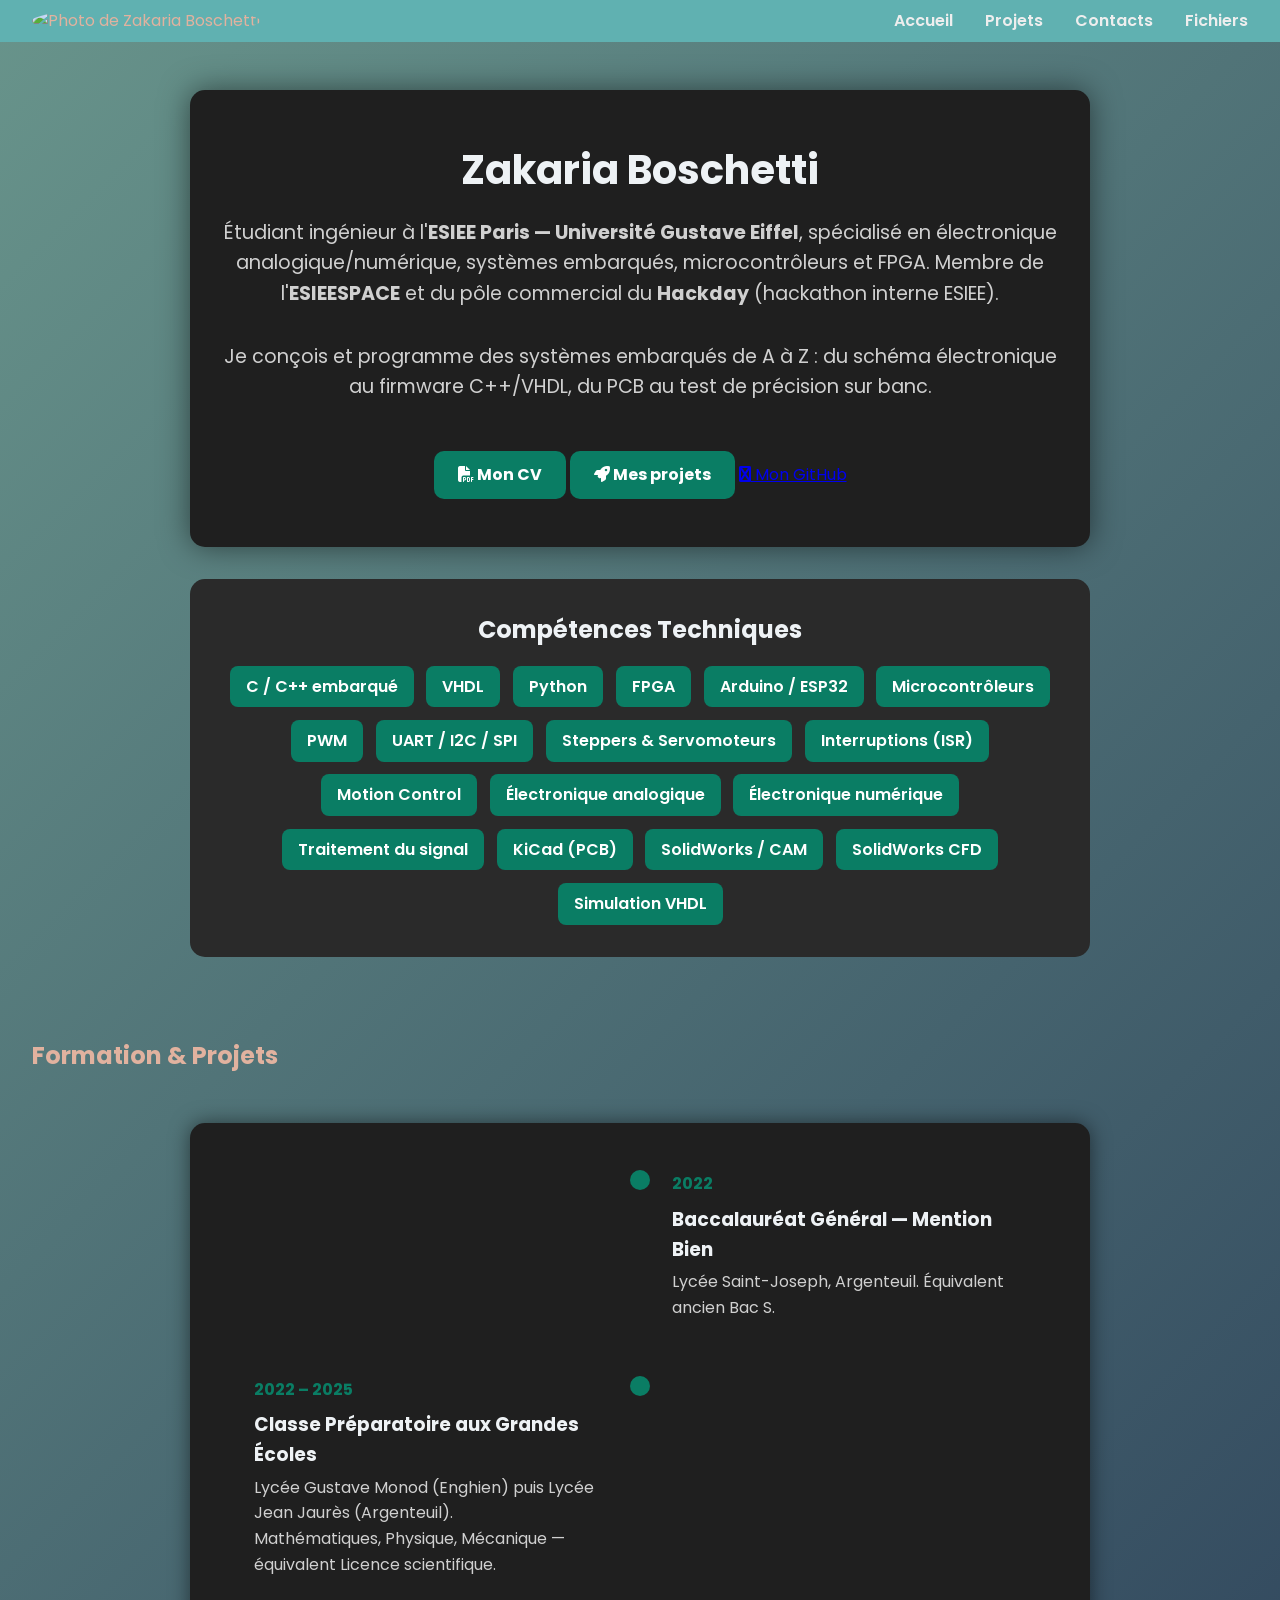
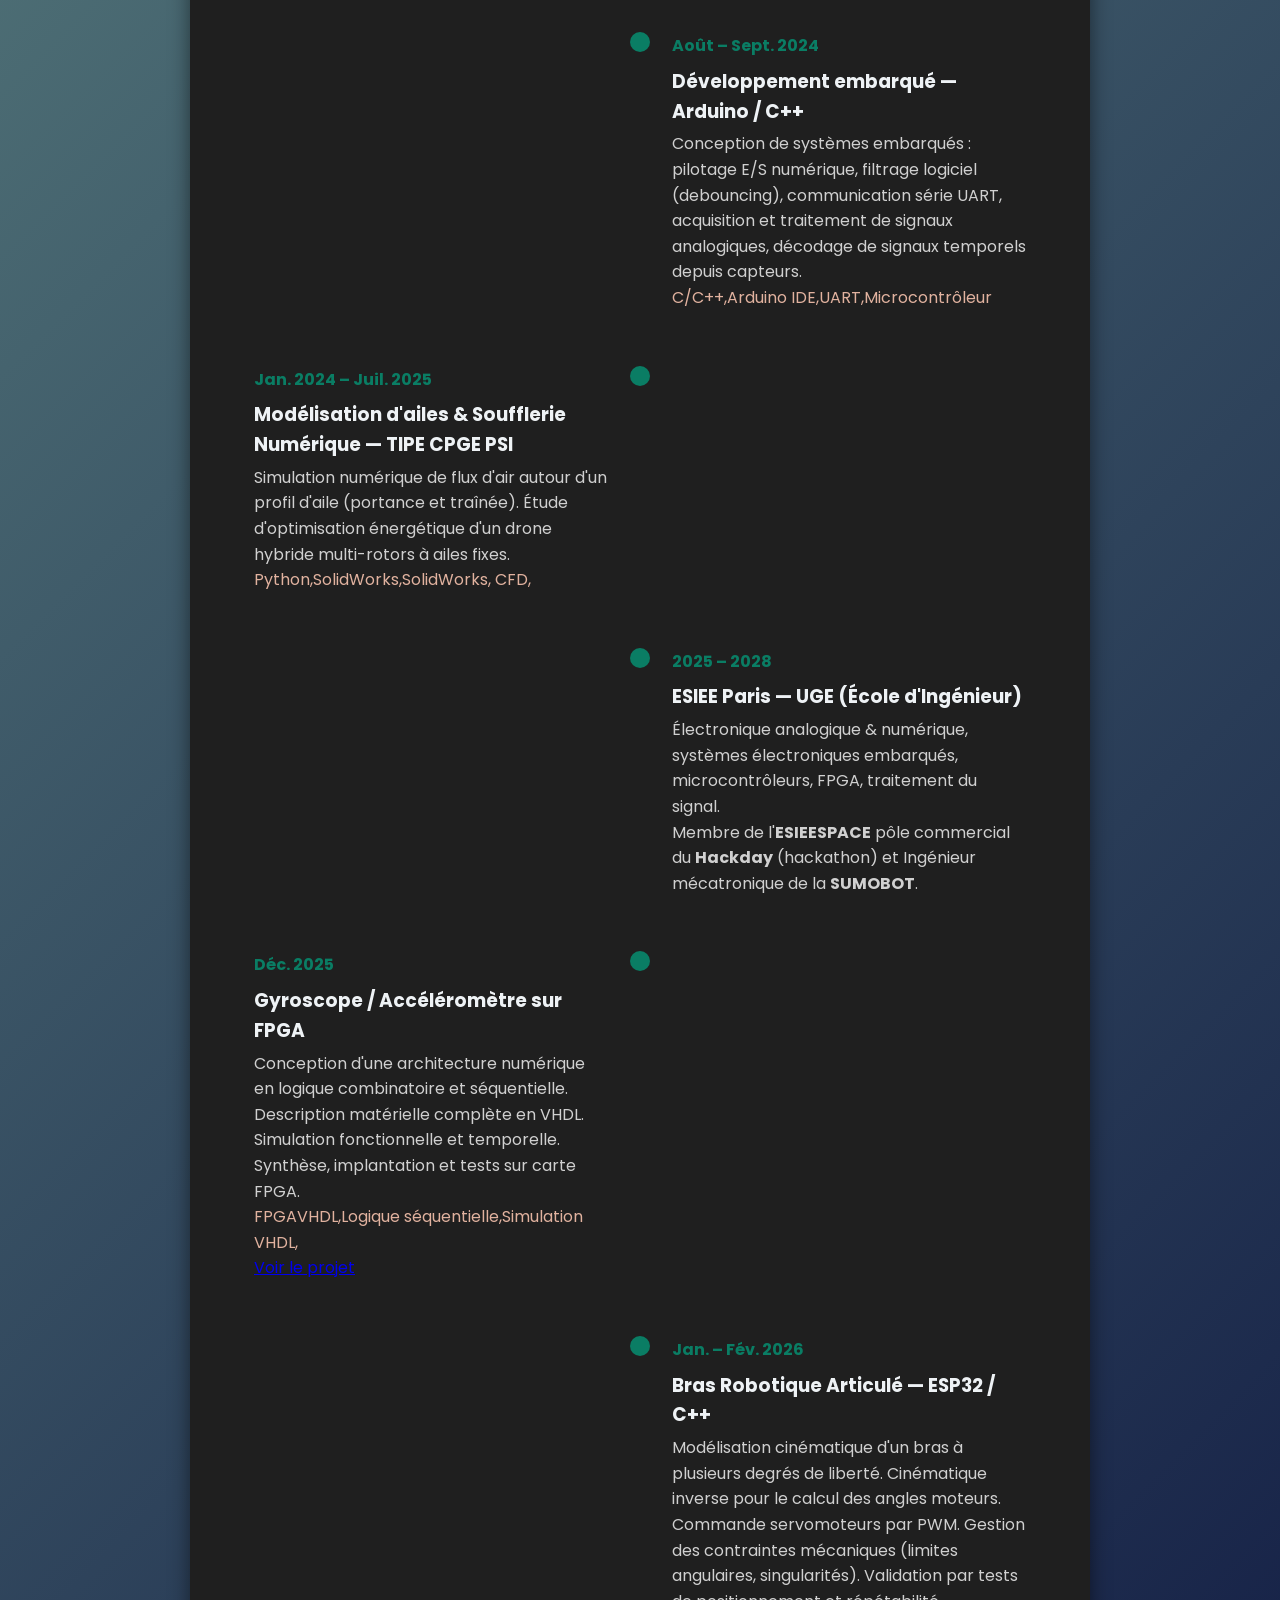
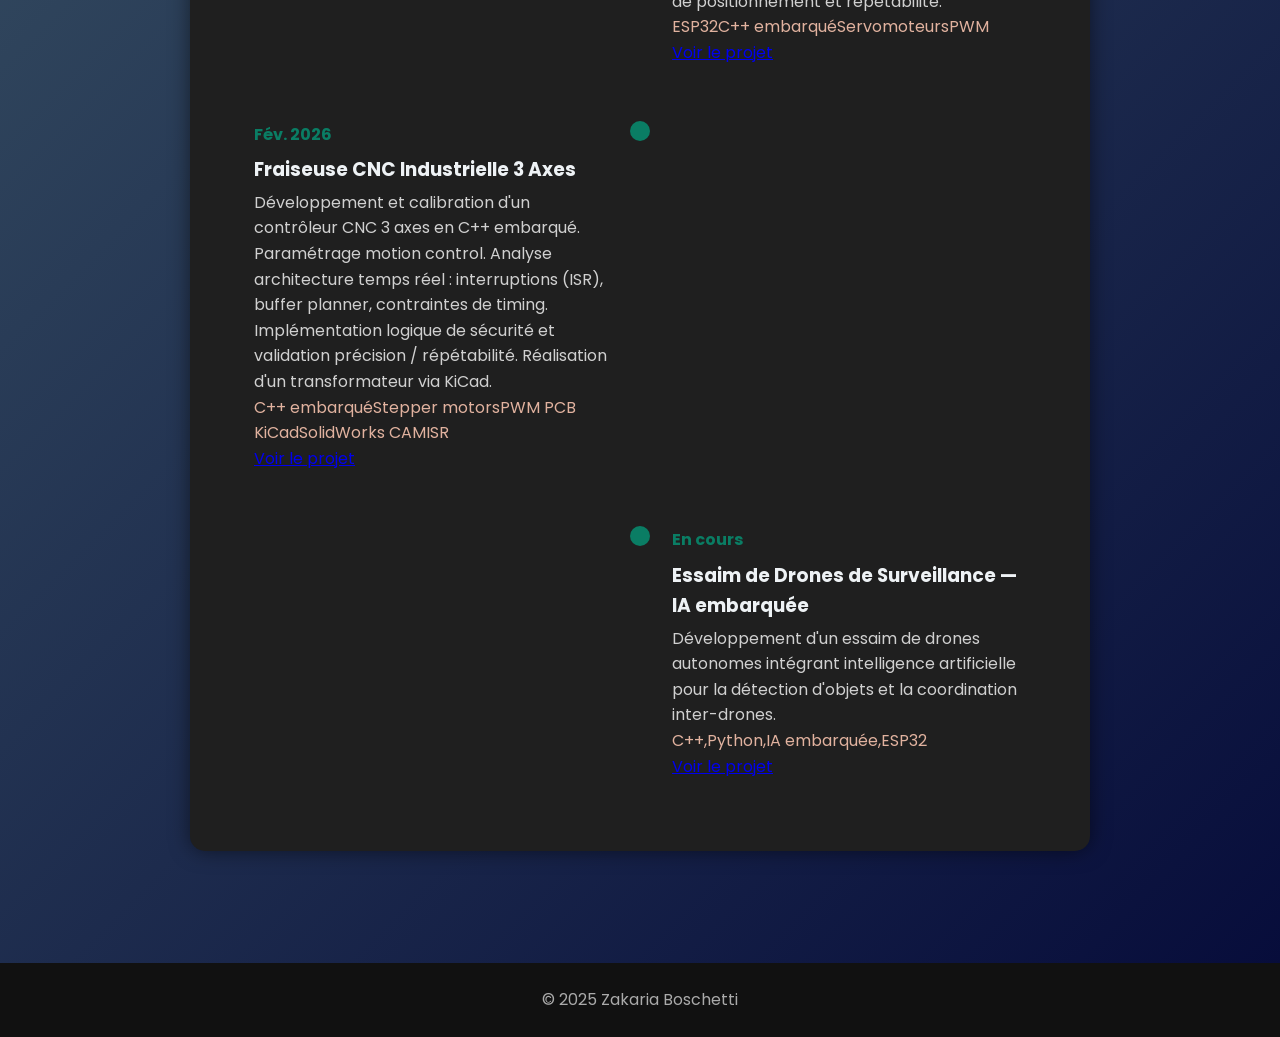
==== index.html @ 136a1195 "Fix HTML encoding issues in index.html" ====
<!DOCTYPE html>
<html lang="fr">
<head>
<meta charset="UTF-8">
<meta name="viewport" content="width=device-width, initial-scale=1.0">
<title>Portfolio Zakaria Boschetti | Ingénierie & Systèmes Embarqués</title>
<meta name="description" content="Portfolio de Zakaria Boschetti - étudiant ingénieur à l'ESIEE Paris, systèmes embarqués, C++, VHDL, FPGA, robotique.">
<link rel="stylesheet" href="style.css">
<link rel="stylesheet" href="https://cdnjs.cloudflare.com/ajax/libs/font-awesome/6.5.0/css/all.min.css">
</head>
<body>

<header class="site-header">
  <div class="logo-container">
    <img src="https://media.newyorker.com/photos/5a95a5b13d9089123c9fdb7e/1:1/w_3289,h_3289,c_limit/Petrusich-Dont-Mess-with-the-Birds.jpg" class="profile-pic" alt="Photo de Zakaria Boschetti">
  </div>
  <nav class="navbar">
    <ul>
      <li><a href="index.html">Accueil</a></li>
      <li><a href="projets.html">Projets</a></li>
      <li><a href="contact.html">Contacts</a></li>
      
      <li><a href="fichiers.html">Fichiers</a></li>
    </ul>
  </nav>
</header>

<main>

  <!-- ===== PRÉSENTATION ===== -->
  <section class="presentation">
    <h1>Zakaria Boschetti</h1>
    <p>
      Étudiant ingénieur à l'<strong>ESIEE Paris — Université Gustave Eiffel</strong>, 
      spécialisé en électronique analogique/numérique, systèmes embarqués, 
      microcontrôleurs et FPGA. Membre de l'<strong>ESIEESPACE</strong> et du pôle 
      commercial du <strong>Hackday</strong> (hackathon interne ESIEE).
    </p>
    <p>
      Je conçois et programme des systèmes embarqués de A à Z : 
      du schéma électronique au firmware C++/VHDL, du PCB au test de précision sur banc.
    </p>
    <div class="btn-group">
      <a href="Cv_Zakaria_Boschetti_.pdf" class="btn-cv" target="_blank">
        <i class="fa-solid fa-file-pdf"></i> Mon CV
      </a>
      <a href="projets.html" class="btn-projets">
        <i class="fa-solid fa-rocket"></i> Mes projets
      </a>
      <a href="https://github.com/" class="btn-github" target="_blank">
        <i class="fa-solid fa-github"></i> Mon GitHub
      </a>
    </div>
  </section>

  <!-- ===== COMPÉTENCES ===== -->
  <section class="competences">
    <h2>Compétences Techniques</h2>
    <div class="competences-list">
      <span>C / C++ embarqué</span>
      <span>VHDL</span>
      <span>Python</span>
      <span>FPGA</span>
      <span>Arduino / ESP32</span>
      <span>Microcontrôleurs</span>
      <span>PWM</span>
      <span>UART / I2C / SPI</span>
      <span>Steppers & Servomoteurs</span>
      <span>Interruptions (ISR)</span>
      <span>Motion Control</span>
      <span>Électronique analogique</span>
      <span>Électronique numérique</span>
      <span>Traitement du signal</span>
      <span>KiCad (PCB)</span>
      <span>SolidWorks / CAM</span>
      <span>SolidWorks CFD</span>
      <span>Simulation VHDL</span>
    </div>
  </section>

  <!-- ===== PARCOURS ===== -->
  <section class="parcours">
    <h2>Formation & Projets</h2>
    <div class="timeline">

      <!-- FORMATION -->
      <div class="timeline-item right">
        <span class="year">2022</span>
        <div class="content">
          <h3>Baccalauréat Général — Mention Bien</h3>
          <p>Lycée Saint-Joseph, Argenteuil. Équivalent ancien Bac S.</p>
        </div>
      </div>

      <div class="timeline-item left">
        <span class="year">2022 – 2025</span>
        <div class="content">
          <h3>Classe Préparatoire aux Grandes Écoles</h3>
          <p>
            Lycée Gustave Monod (Enghien) puis Lycée Jean Jaurès (Argenteuil).<br>
            Mathématiques, Physique, Mécanique — équivalent Licence scientifique.
          </p>
        </div>
      </div>

      <!-- PROJETS (ordre chronologique) -->
      <div class="timeline-item right">
        <span class="year">Août – Sept. 2024</span>
        <div class="content">
          <h3>Développement embarqué — Arduino / C++</h3>
          <p>
            Conception de systèmes embarqués : pilotage E/S numérique, filtrage logiciel (debouncing), 
            communication série UART, acquisition et traitement de signaux analogiques, 
            décodage de signaux temporels depuis capteurs.
          </p>
          <div class="tags">
            <span>C/C++,</span><span>Arduino IDE,</span><span>UART,</span><span>Microcontrôleur</span>
          </div>
        </div>
      </div>

      <div class="timeline-item left">
        <span class="year">Jan. 2024 – Juil. 2025</span>
        <div class="content">
          <h3>Modélisation d'ailes & Soufflerie Numérique — TIPE CPGE PSI</h3>
          <p>
            Simulation numérique de flux d'air autour d'un profil d'aile (portance et traînée). 
            Étude d'optimisation énergétique d'un drone hybride multi-rotors à ailes fixes.
          </p>
          <div class="tags">
            <span>Python,</span><span>SolidWorks,</span><span>SolidWorks, CFD,</span>
          </div>
        </div>
      </div>

      <!-- ESIEE -->
      <div class="timeline-item right">
        <span class="year">2025 – 2028</span>
        <div class="content">
          <h3>ESIEE Paris — UGE (École d'Ingénieur)</h3>
          <p>
            Électronique analogique & numérique, systèmes électroniques embarqués, 
            microcontrôleurs, FPGA, traitement du signal.<br>
            Membre de l'<strong>ESIEESPACE</strong>  pôle commercial du <strong>Hackday</strong> (hackathon) et Ingénieur mécatronique de la <strong>SUMOBOT</strong>.
        
          </p>
        </div>
      </div>

      <div class="timeline-item left">
        <span class="year">Déc. 2025</span>
        <div class="content">
          <h3>Gyroscope / Accéléromètre sur FPGA</h3>
          <p>
            Conception d'une architecture numérique en logique combinatoire et séquentielle. 
            Description matérielle complète en VHDL. Simulation fonctionnelle et temporelle. 
            Synthèse, implantation et tests sur carte FPGA.
          </p>
          <div class="tags">
            <span>FPGA</span><span>VHDL,</span><span>Logique séquentielle,</span><span>Simulation VHDL,</span>
          </div>
          <a href="projets/projet5.html" class="btn">Voir le projet</a>
        </div>
      </div>

      <div class="timeline-item right">
        <span class="year">Jan. – Fév. 2026</span>
        <div class="content">
          <h3>Bras Robotique Articulé — ESP32 / C++</h3>
          <p>
            Modélisation cinématique d'un bras à plusieurs degrés de liberté. 
            Cinématique inverse pour le calcul des angles moteurs. 
            Commande servomoteurs par PWM. Gestion des contraintes mécaniques 
            (limites angulaires, singularités). Validation par tests de positionnement et répétabilité.
          </p>
          <div class="tags">
            <span>ESP32</span><span>C++ embarqué</span><span>Servomoteurs</span><span>PWM</span>
          </div>
          <a href="projets/projet3.html" class="btn">Voir le projet</a>
        </div>
      </div>

      <div class="timeline-item left">
        <span class="year">Fév. 2026</span>
        <div class="content">
          <h3>Fraiseuse CNC Industrielle 3 Axes</h3>
          <p>
            Développement et calibration d'un contrôleur CNC 3 axes en C++ embarqué. 
            Paramétrage motion control. Analyse architecture temps réel : interruptions (ISR), 
            buffer planner, contraintes de timing. Implémentation logique de sécurité 
            et validation précision / répétabilité. Réalisation d'un transformateur via KiCad.
          </p>
          <div class="tags">
            <span>C++ embarqué</span><span>Stepper motors</span><span>PWM</span>
            <span>PCB KiCad</span><span>SolidWorks CAM</span><span>ISR</span>
          </div>
          <a href="projets/projet1.html" class="btn">Voir le projet</a>
        </div>
      </div>

      <div class="timeline-item right">
        <span class="year">En cours</span>
        <div class="content">
          <h3>Essaim de Drones de Surveillance — IA embarquée</h3>
          <p>
            Développement d'un essaim de drones autonomes intégrant intelligence artificielle 
            pour la détection d'objets et la coordination inter-drones.
          </p>
          <div class="tags">
            <span>C++,</span><span>Python,</span><span>IA embarquée,</span><span>ESP32</span>
          </div>
          <a href="projets/projet7.html" class="btn">Voir le projet</a>
        </div>
      </div>

    </div>
  </section>

</main>

<footer class="site-footer">
  <p>© 2025 Zakaria Boschetti</p>
</footer>

<script src="script.js"></script>
<script>
const items = document.querySelectorAll('.timeline-item');
const observer = new IntersectionObserver(entries => {
  entries.forEach(entry => {
    if (entry.isIntersecting) entry.target.classList.add('visible');
  });
}, { threshold: 0.2 });
items.forEach(item => observer.observe(item));
</script>

</body>
</html>
---- style.css ----
@import url('https://fonts.googleapis.com/css2?family=Poppins:wght@300;400;600&display=swap');

* { margin: 0; padding: 0; box-sizing: border-box; }

body {
  font-family: 'Poppins', sans-serif;
  background: linear-gradient(135deg, #68948b, #060b3a);
  color: #e1b29f;
  line-height: 1.6;
  height: 100%;
  display: flex;
  flex-direction: column;
  margin: 0;   /* très important */


}


/* HEADER */
.site-header {
  position: sticky;
  top: 0; width: 100%;
  background: #60b1b1;
  display: flex; justify-content: space-between; align-items: center;
  padding: 0.5rem 2rem; z-index: 1000;
}

.logo-container { position: relative; }



.profile-pic {
  width: 60px; height: 60px;
  border-radius: 50%;
  animation: float 3s ease-in-out infinite;
  transition: transform 0.3s;
}

.site-header.retracted .profile-pic {
  transform: translateY(-10px) translateX(-10px) scale(0.7);
}

@keyframes float { 0%,100% { transform: translateY(0); } 50% { transform: translateY(-5px); } }

.navbar ul { list-style: none; display: flex; gap: 2rem; }
.navbar a {
  color: #eee; text-decoration: none; font-weight: 600;
  transition: transform 0.2s;
}
.navbar a:hover { transform: scale(1.1); }

/* PRESENTATION */
.presentation {   background: #1f1f1f;
  padding: 3rem 2rem;
  border-radius: 15px;
  box-shadow: 0 0 30px rgba(0,0,0,0.5);
  max-width: 900px;
  margin: 3rem auto 2rem auto;
  text-align: center; }

.btn-cv {
  display: inline-block; margin-top: 1rem;
  padding: 0.7rem 1.2rem;
  background-color: #032330; color: #fff;
  text-decoration: none; border-radius: 8px;
  transition: transform 0.2s, background 0.2s;
}
.btn-cv:hover { transform: scale(1.05); background-color: #610a0a; }

/* TIMELINE / PARCOURS */
.parcours { padding: 3rem 2rem; }
.timeline { position: relative; max-width: 900px; margin: auto; }
.timeline-item { padding: 1rem 2rem; position: relative; width: 50%; }
.timeline-item.left { left: 0; } .timeline-item.right { left: 50%; }
.timeline-item::after {
  content: ''; position: absolute; width: 20px; height: 20px;
  background: #006400; border-radius: 50%; top: 15px; z-index: 1;
}
.timeline-item.left::after { right: -10px; } .timeline-item.right::after { left: -10px; }
.timeline-item .year { font-weight: 600; margin-bottom: 0.5rem; }



/* PROJETS */
.projets { padding: 120px 2rem 2rem 2rem; }
.projet-item {
  display: flex; align-items: center; margin-bottom: 3rem;
  opacity: 0; transition: opacity 1s ease, transform 1s ease;
  position: relative; overflow: hidden; border-radius: 12px;
}
.projet-item.left { flex-direction: row; } .projet-item.right { flex-direction: row-reverse; }
.fade-in { opacity: 1 !important; transform: translateY(0) !important; }

.projet-item img {
  width: 100%; max-width: 300px; height: 200px; object-fit: cover;
  transition: transform 0.4s ease, filter 0.4s ease;
  border-radius: 12px; cursor: pointer;
}

.projet-item .overlay {
  position: absolute; top: 0; left: 0; width: 100%; height: 100%;
  background: rgba(16, 32, 105, 0.416); color: #0b104e;
  display: flex; justify-content: center; align-items: center;
  opacity: 0; transition: opacity 0.4s ease;
  font-weight: 600; text-align: center; padding: 1rem; border-radius: 12px;
}
.projet-item:hover img { transform: scale(1.08); filter: brightness(0.85); }
.projet-item:hover .overlay { opacity: 1; }

.projet-text { padding: 1rem 2rem; }
.projet-text .btn {
  margin-top: 0.5rem; display: inline-block;
  background: #006400; padding: 0.5rem 1rem; color: #fff; border-radius: 6px; text-decoration: none;
}
.projet-text .btn:hover { transform: scale(1.05); }



/* CONTACT */



.contact { padding: 120px 2rem 2rem ; text-align: center; }
.contact form {
  max-width: 500px; margin: auto; display: flex; flex-direction: column; gap: 1rem;
}

.contact input, .contact textarea {
  padding: 0.7rem; border-radius: 6px; border: none; font-size: 1rem;
}


.contact button {
  padding: 0.7rem; border: none; border-radius: 6px;
  background-color: #006400; color: #fff; font-weight: 600; cursor: pointer;
  transition: transform 0.2s, background 0.2s;
}

.contact button:hover { transform: scale(1.05); background-color: #106d51; }

.socials { margin-top: 3rem; display: flex; justify-content: center; gap: 1.5rem; }
.socials a { color: #eee; font-size: 1.5rem; transition: transform 0.2s; }
.socials a:hover { transform: scale(1.2); }







/* FOOTER */
.site-footer {
  
  position: relative;
  
  text-align: center;
  padding: 1rem;
  background: #111;
  color: white;
}
/* FADE-IN ON SCROLL */
.fade-in { opacity: 0; transform: translateY(20px); transition: opacity 0.8s ease-out, transform 0.8s ease-out; }
.fade-in.visible { opacity: 1; transform: translateY(0); }





/* =========================== */
/*      GLOBAL STYLES          */
/* =========================== */
@import url('https://fonts.googleapis.com/css2?family=Poppins:wght@300;400;600&display=swap');

* { margin: 0; padding: 0; box-sizing: border-box; }

body {
  font-family: 'Poppins', sans-serif;
  background: linear-gradient(135deg, #68948b, #060b3a);
  color: #e1b29f;
  line-height: 1.6;
  min-height: 100vh;
  display: flex;
  flex-direction: column;
}

/* =========================== */
/*          HEADER             */
/* =========================== */
.site-header {
  position: sticky;
  top: 0;
  width: 100%;
  background: #60b1b1;
  display: flex;
  justify-content: space-between;
  align-items: center;
  padding: 0.5rem 2rem;
  z-index: 1000;
}

.logo-container { position: relative; }

.profile-pic {
  width: 60px;
  height: 60px;
  border-radius: 50%;
  animation: float 3s ease-in-out infinite;
  transition: transform 0.3s;
}

.site-header.retracted .profile-pic {
  transform: translateY(-10px) translateX(-10px) scale(0.7);
}

@keyframes float {
  0%,100% { transform: translateY(0); }
  50% { transform: translateY(-5px); }
}

.navbar ul {
  list-style: none;
  display: flex;
  gap: 2rem;
}
.navbar a {
  color: #eee;
  text-decoration: none;
  font-weight: 600;
  transition: transform 0.2s;
}
.navbar a:hover { transform: scale(1.1); }

/* =========================== */
/*       PRESENTATION          */
/* =========================== */
.presentation {
  background: #1f1f1f;
  padding: 3rem 2rem;
  border-radius: 15px;
  box-shadow: 0 0 30px rgba(0,0,0,0.5);
  max-width: 900px;
  margin: 3rem auto 2rem auto;
  text-align: center;
}
.presentation h1 { font-size: 2.5rem; margin-bottom: 1rem; color: #eef2f5; }
.presentation p { font-size: 1.2rem; color: #d0d0d0; margin-bottom: 2rem; line-height: 1.6; }

.btn-cv, .btn-projets {
  display: inline-block;
  margin-top: 1rem;
  padding: 0.7rem 1.5rem;
  background-color: #0a7d64;
  color: #fff;
  border-radius: 10px;
  text-decoration: none;
  font-weight: bold;
  transition: transform 0.2s, box-shadow 0.2s;
}
.btn-cv:hover, .btn-projets:hover {
  transform: scale(1.05);
  box-shadow: 0 0 15px rgba(10,125,100,0.7);
}

/* =========================== */
/*        COMPETENCES          */
/* =========================== */
.competences {
  max-width: 900px;
  margin: 2rem auto;
  padding: 2rem;
  background: #2a2a2a;
  border-radius: 15px;
  text-align: center;
}
.competences h2 { color: #eef2f5; margin-bottom: 1rem; }
.competences-list {
  display: flex;
  flex-wrap: wrap;
  justify-content: center;
  gap: 0.8rem;
}
.competences-list span {
  background: #0a7d64;
  color: #fff;
  padding: 0.5rem 1rem;
  border-radius: 8px;
  font-weight: 600;
  transition: transform 0.2s;
}
.competences-list span:hover { transform: scale(1.1); }

/* =========================== */
/*          TIMELINE           */
/* =========================== */
.timeline {
  max-width: 900px;
  margin: 3rem auto 4rem auto;
  padding: 2rem;
  background: #1f1f1f;
  border-radius: 15px;
  box-shadow: 0 0 20px rgba(0,0,0,0.5);
}
.timeline-item {
  opacity: 0;
  transform: translateY(30px);
  transition: all 0.6s ease-out;
  margin-bottom: 1.5rem;
  position: relative;
  width: 50%;
}
.timeline-item.left { left: 0; }
.timeline-item.right { left: 50%; }
.timeline-item.visible { opacity: 1; transform: translateY(0); }

.timeline-item::after {
  content: '';
  position: absolute;
  width: 20px;
  height: 20px;
  background: #0a7d64;
  border-radius: 50%;
  top: 15px;
  z-index: 1;
}
.timeline-item.left::after { right: -10px; }
.timeline-item.right::after { left: -10px; }

.timeline-item .year {
  font-weight: bold;
  color: #0a7d64;
  margin-bottom: 0.5rem;
  display: inline-block;
}
.timeline-item .content h3 { color: #eef2f5; margin-bottom: 0.3rem; }
.timeline-item .content p { color: #d0d0d0; }

/* =========================== */
/*           PROJETS           */
/* =========================== */
.projets { padding: 120px 2rem 2rem; }
.projet-item {
  display: flex; align-items: center; margin-bottom: 3rem;
  opacity: 0; transition: opacity 1s ease, transform 1s ease;
  position: relative; overflow: hidden; border-radius: 12px;
}
.projet-item.left { flex-direction: row; }
.projet-item.right { flex-direction: row-reverse; }
.fade-in { opacity: 0; transform: translateY(20px); transition: opacity 0.8s ease-out, transform 0.8s ease-out; }
.fade-in.visible { opacity: 1; transform: translateY(0); }

.projet-item img {
  width: 100%; max-width: 300px; height: 200px; object-fit: cover;
  transition: transform 0.4s ease, filter 0.4s ease;
  border-radius: 12px; cursor: pointer;
}

.projet-item .overlay {
  position: absolute; top: 0; left: 0; width: 100%; height: 100%;
  background: rgba(16, 32, 105, 0.416);
  color: #0b104e;
  display: flex; justify-content: center; align-items: center;
  opacity: 0; transition: opacity 0.4s ease;
  font-weight: 600; text-align: center; padding: 1rem; border-radius: 12px;
}
.projet-item:hover img { transform: scale(1.08); filter: brightness(0.85); }
.projet-item:hover .overlay { opacity: 1; }

.projet-text { padding: 1rem 2rem; }
.projet-text .btn {
  margin-top: 0.5rem; display: inline-block;
  background: #006400; padding: 0.5rem 1rem; color: #fff; border-radius: 6px; text-decoration: none;
}
.projet-text .btn:hover { transform: scale(1.05); }

/* =========================== */
/*          CONTACT            */
/* =========================== */
.contact { padding: 120px 2rem 2rem; text-align: center; }
.contact form {
  max-width: 500px; margin: auto; display: flex; flex-direction: column; gap: 1rem;
}
.contact input, .contact textarea {
  padding: 0.7rem; border-radius: 6px; border: none; font-size: 1rem;
}
.contact button {
  padding: 0.7rem; border: none; border-radius: 6px;
  background-color: #006400; color: #fff; font-weight: 600; cursor: pointer;
  transition: transform 0.2s, background 0.2s;
}
.contact button:hover { transform: scale(1.05); background-color: #106d51; }
.socials { margin-top: 3rem; display: flex; justify-content: center; gap: 1.5rem; }
.socials a { color: #eee; font-size: 1.5rem; transition: transform 0.2s; }
.socials a:hover { transform: scale(1.2); }

/* =========================== */
/*          FOOTER             */
/* =========================== */
.site-footer {
  background: #111;
  color: #aaa;
  text-align: center;
  padding: 1.5rem;
}

/* =========================== */
/*         PAGE PROJET          */
/* =========================== */
.project-wrapper {
  background: #301b1b;
  max-width: 1200px;
  margin: 60px auto;
  padding: 40px;
  border-radius: 25px;
  box-shadow: 0 0 40px rgba(20, 19, 19, 0.4);
}
.project-title { color: #f1f1f1; text-align: center; margin-bottom: 30px; font-size: 2.5rem; }
.project-content { color: #d1d1d1; font-size: 1.1rem; line-height: 1.7; }
.project-main-img { width: 100%; border-radius: 20px; margin-bottom: 25px; box-shadow: 0 0 15px rgba(0,0,0,0.5); }
.project-list { margin-bottom: 20px; padding-left: 20px; }
.project-list li { margin-bottom: 8px; }
.project-gallery {
  display: grid;
  grid-template-columns: repeat(auto-fit, minmax(250px, 1fr));
  gap: 15px;
  margin: 20px 0;
}
.project-gallery img {
  width: 100%;
  border-radius: 15px;
  object-fit: cover;
  box-shadow: 0 0 15px rgba(0,0,0,0.4);
  cursor: pointer;
  transition: transform 0.2s ease;
}
.project-gallery img:hover { transform: scale(1.05); }
.downloads {
  margin-top: 20px;
  display: flex;
  gap: 15px;
}
.downloads .btn {
  padding: 12px 18px;
  background: #ffffff10;
  border: 1px solid #444;
  color: white;
  border-radius: 10px;
  text-decoration: none;
  transition: 0.2s;
}
.downloads .btn:hover { background: #ffffff25; }

/* =========================== */
/*        RESPONSIVE           */
/* =========================== */
@media (max-width: 600px) {
  .competences-list { flex-direction: column; align-items: center; }
  .timeline-item { width: 100%; left: 0 !important; }
  .projet-item { flex-direction: column; }
  .project-gallery { grid-template-columns: 1fr; }
}



/* ===== Timeline ===== */
.timeline {
  max-width: 900px;
  margin: 3rem auto 4rem auto;
  padding: 2rem;
  background: #1f1f1f;
  border-radius: 15px;
  box-shadow: 0 0 20px rgba(0,0,0,0.5);
}
.timeline-item {
  opacity: 0;
  transform: translateY(30px);
  transition: all 0.6s ease-out;
  margin-bottom: 1.5rem;
}
.timeline-item.visible {
  opacity: 1;
  transform: translateY(0);
}
.timeline-item .year {
  font-weight: bold;
  color: #0a7d64;
  margin-bottom: 0.5rem;
  display: inline-block;
}
.timeline-item .content h3 {
  color: #eef2f5;
  margin-bottom: 0.3rem;
}
.timeline-item .content p {
  color: #d0d0d0;
}

/* Footer */
.site-footer {
  background: #111;
  color: #aaa;
  padding: 1.5rem;
  text-align: center;
}

/* Responsive */
@media (max-width: 600px) {
  .competences-list {
    flex-direction: column;
    align-items: center;
  }
}










/* PRINT CV */
@media print {
  body * { visibility: hidden; }
  .presentation, .btn-cv { visibility: visible; }
  .btn-cv { display: block; margin: 2rem auto; }
}





/*/*


/* ---- Page Projet (Notion Dark) ---- */

.project-wrapper {
  background: #301b1b;
  max-width: 1200px;
  margin: 60px auto;
  padding: 40px;
  border-radius: 25px;
  box-shadow: 0 0 40px rgba(20, 19, 19, 0.4);
}

.project-title {
  color: #f1f1f1;
  text-align: center;
  margin-bottom: 30px;
  font-size: 2.5rem;
}

.project-content {
  color: #d1d1d1;
  font-size: 1.1rem;
  line-height: 1.7;
}

.project-main-img {
  width: 100%;
  border-radius: 20px;
  margin-bottom: 25px;
  box-shadow: 0 0 15px rgba(0,0,0,0.5);
}

.project-list {
  margin-bottom: 20px;
  padding-left: 20px;
}

.project-list li {
  margin-bottom: 8px;
}

.project-gallery {
  display: grid;
  grid-template-columns: repeat(auto-fit, minmax(250px, 1fr));
  gap: 15px;
  margin: 20px 0;
}

.project-gallery img {
  width: 100%;
  border-radius: 15px;
  object-fit: cover;
  box-shadow: 0 0 15px rgba(0,0,0,0.4);
}

.downloads {
  margin-top: 20px;
  display: flex;
  gap: 15px;
}

.downloads .btn {
  padding: 12px 18px;
  background: #ffffff10;
  border: 1px solid #444;
  color: white;
  border-radius: 10px;
  text-decoration: none;
  transition: 0.2s;
}

.downloads .btn:hover {
  background: #ffffff25;
}

/* Lightbox overlay */
.lightbox-overlay {
  position: fixed;
  top:0;
  left:0;
  width: 100%;
  height: 100%;
  background: rgba(43, 36, 34, 0.85);
  display: flex;
  align-items: center;
  justify-content: center;
  opacity: 0;
  pointer-events: none;
  transition: opacity 0.3s ease;
  z-index: 1000;
}

.lightbox-overlay.active {
  opacity: 1;
  pointer-events: auto;
}

.lightbox-overlay img {
  max-width: 90%;
  max-height: 90%;
  border-radius: 15px;
  box-shadow: 0 0 30px rgba(0,0,0,0.7);
}

/* curseur pour indiquer cliquable */
.project-gallery img {
  cursor: pointer;
  transition: transform 0.2s ease;
}

.project-gallery img:hover {
  transform: scale(1.05);
}


.notif {
  position: fixed;
  top: 20px;
  right: 20px;
  background: #0a7d64;
  color: white;
  padding: 12px 20px;
  border-radius: 8px;
  opacity: 0;
  pointer-events: none;
  transition: opacity 5s ease;
  z-index: 10000;
}

.notif.show {
  opacity: 1;
  pointer-events: auto;
}
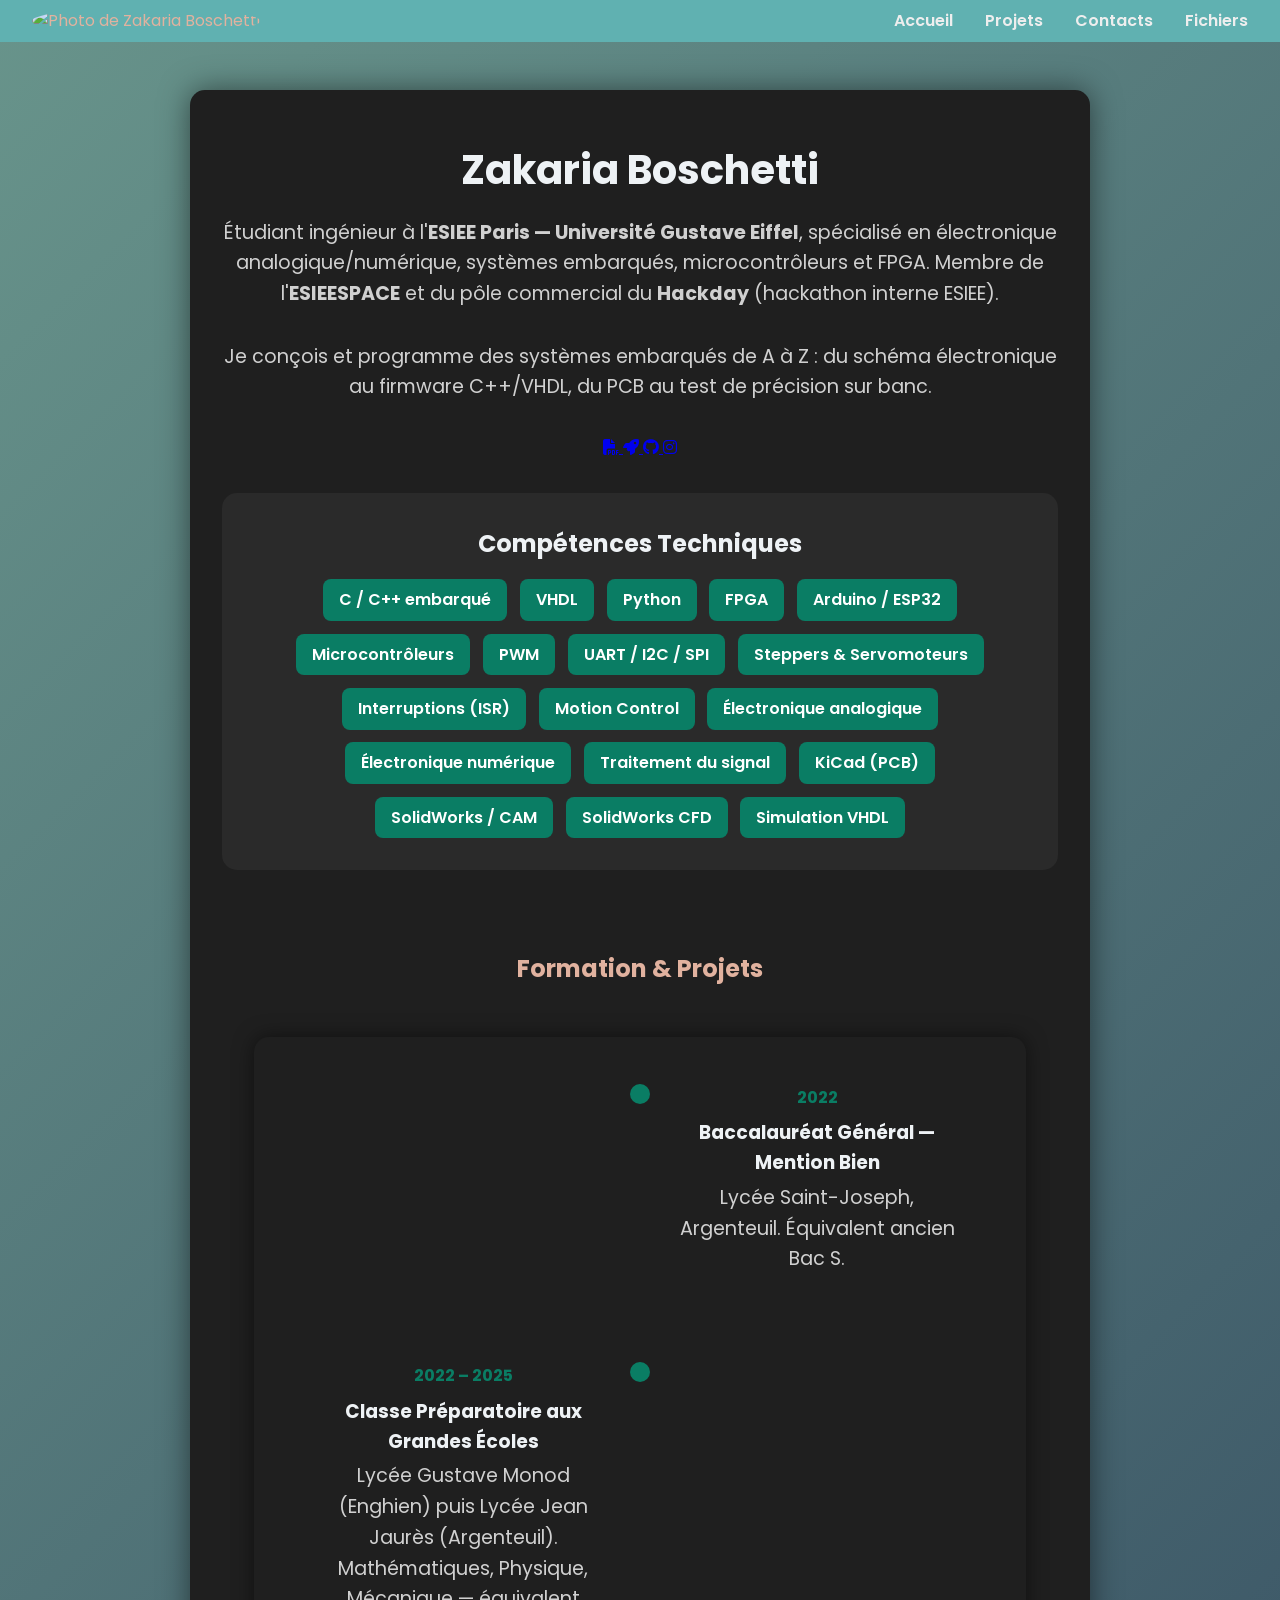
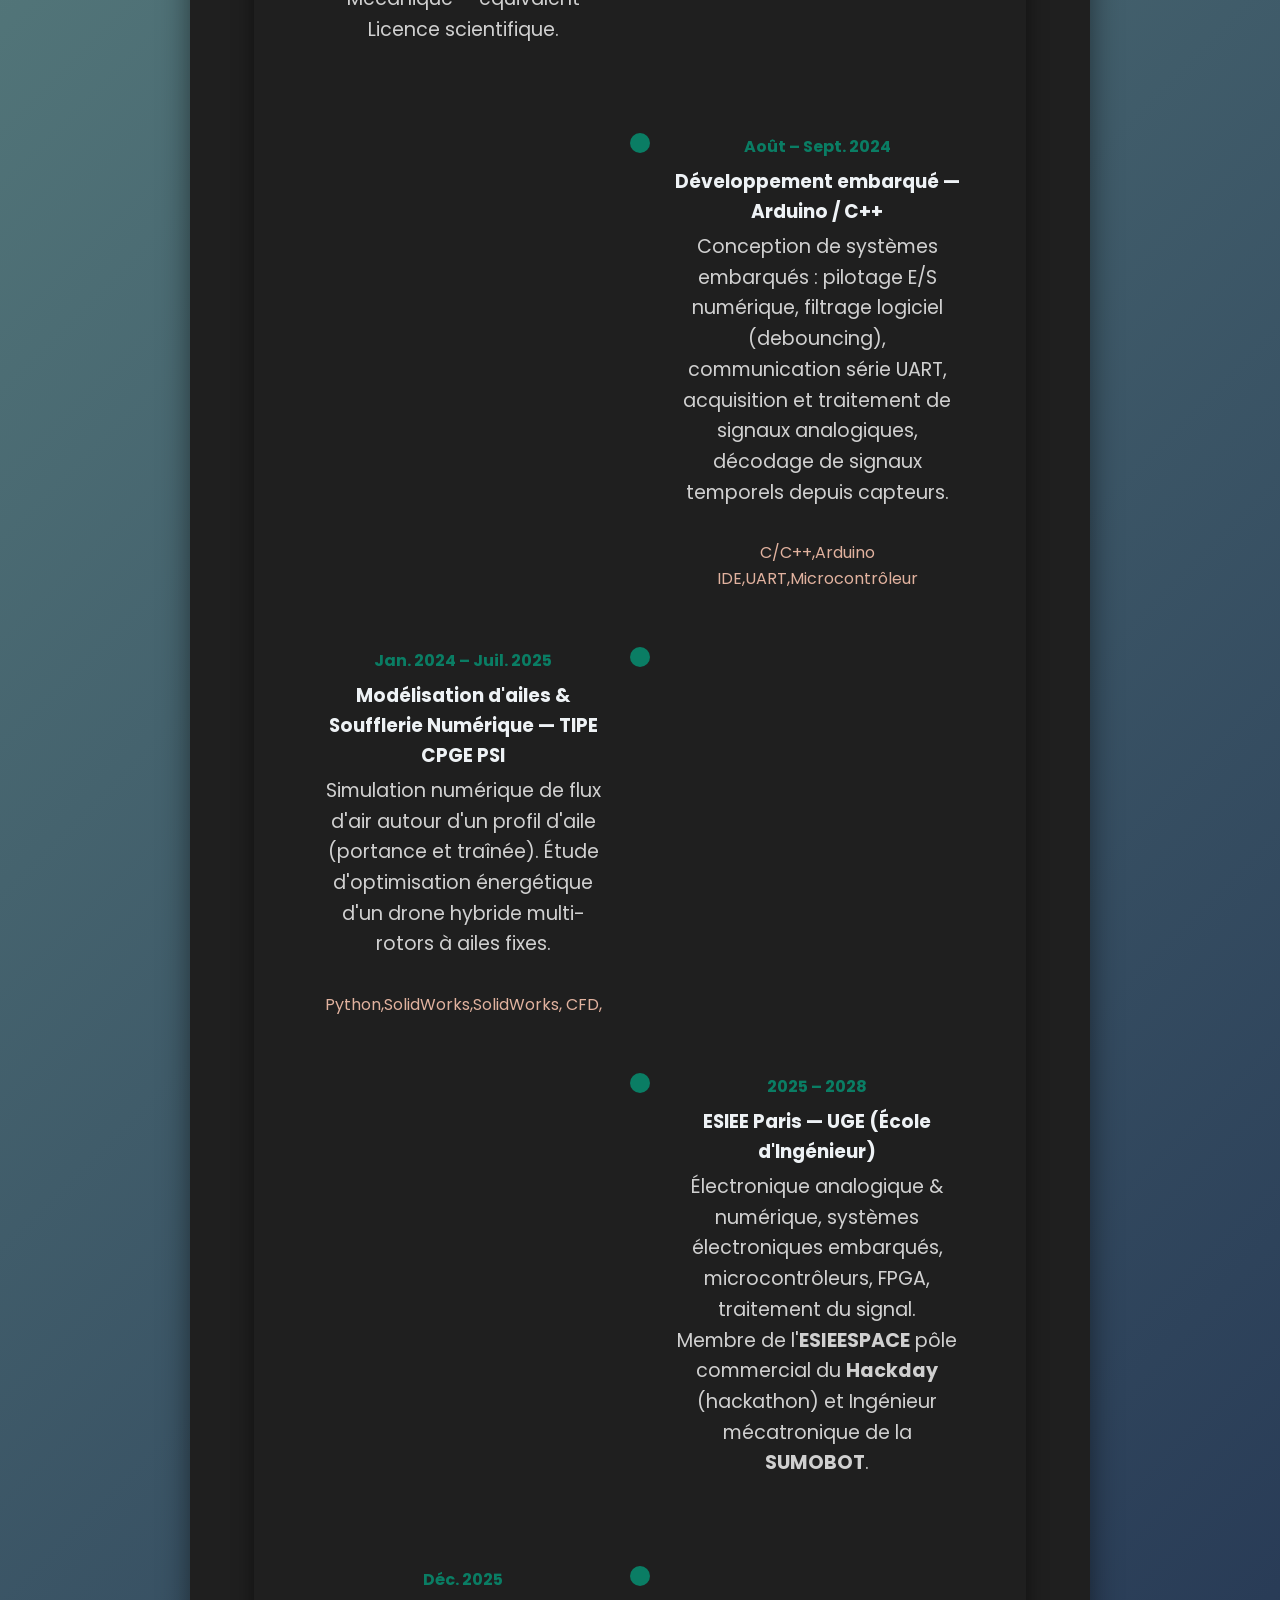
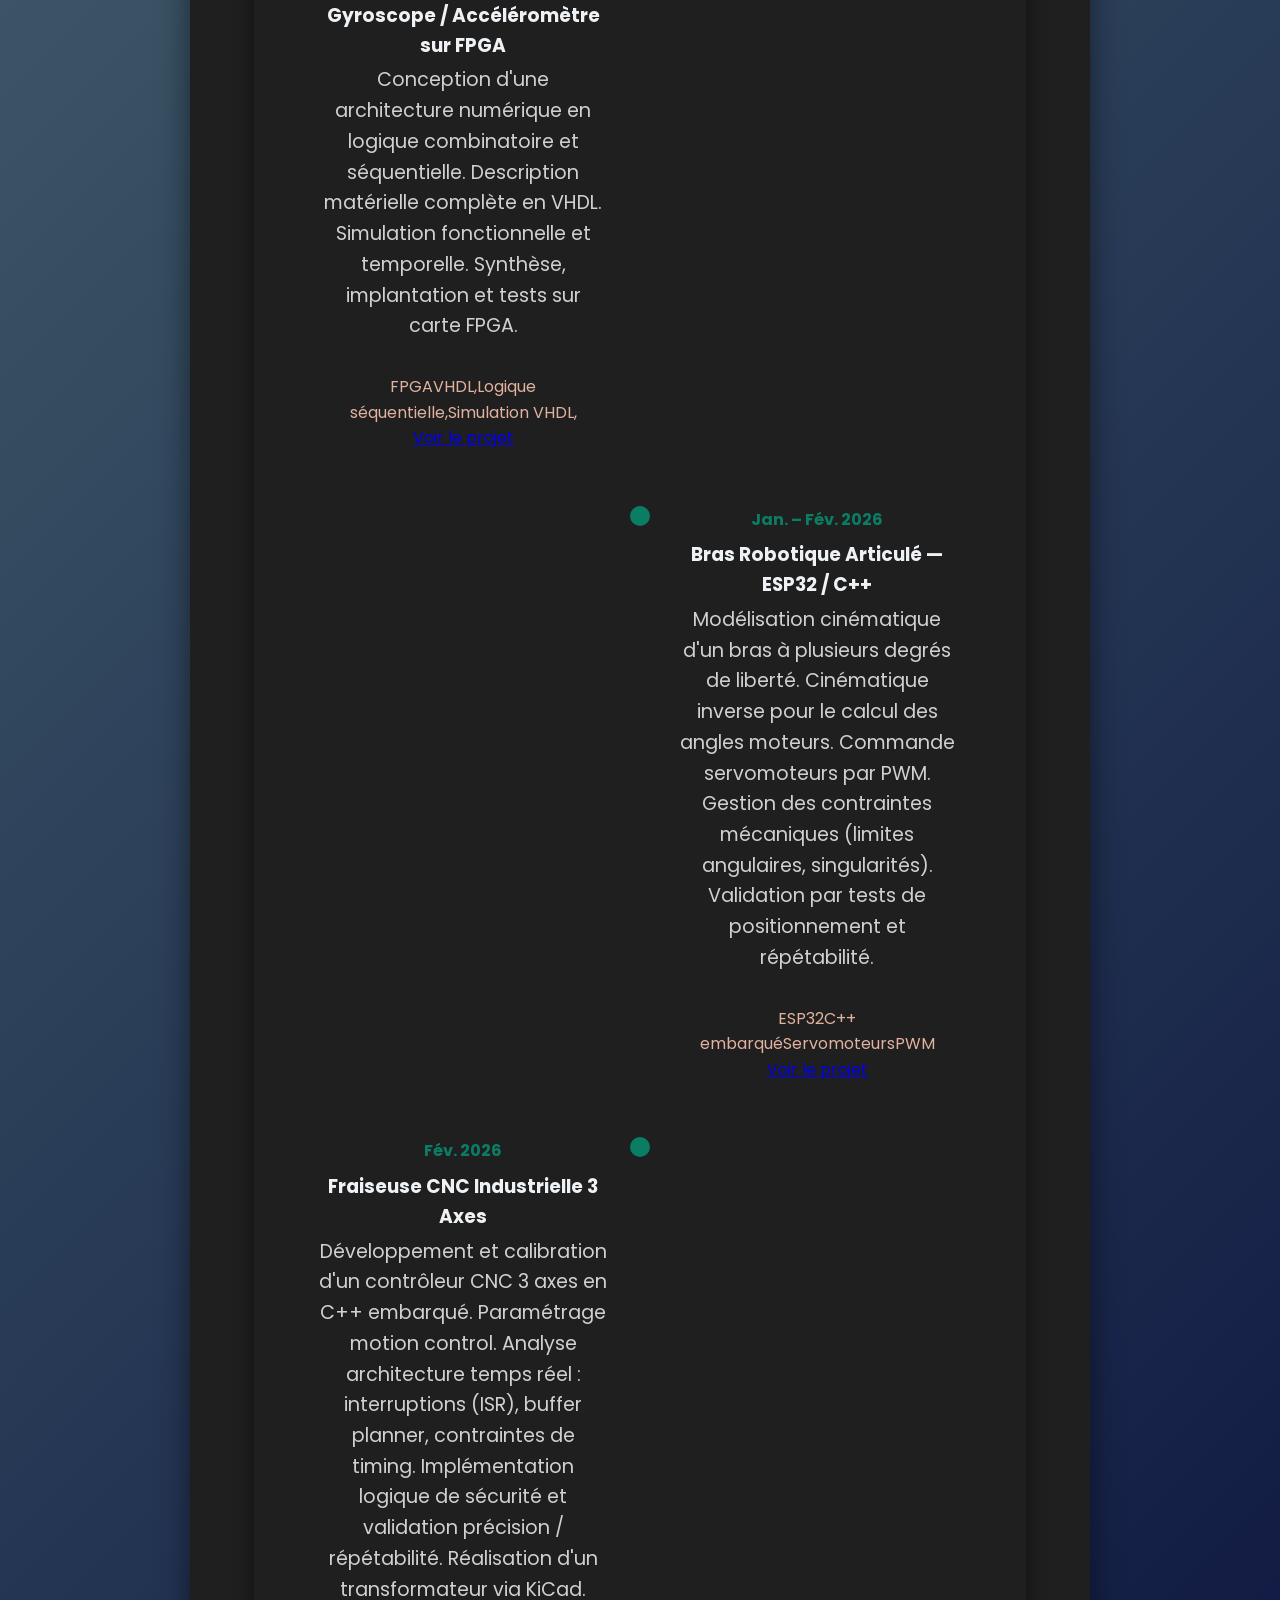
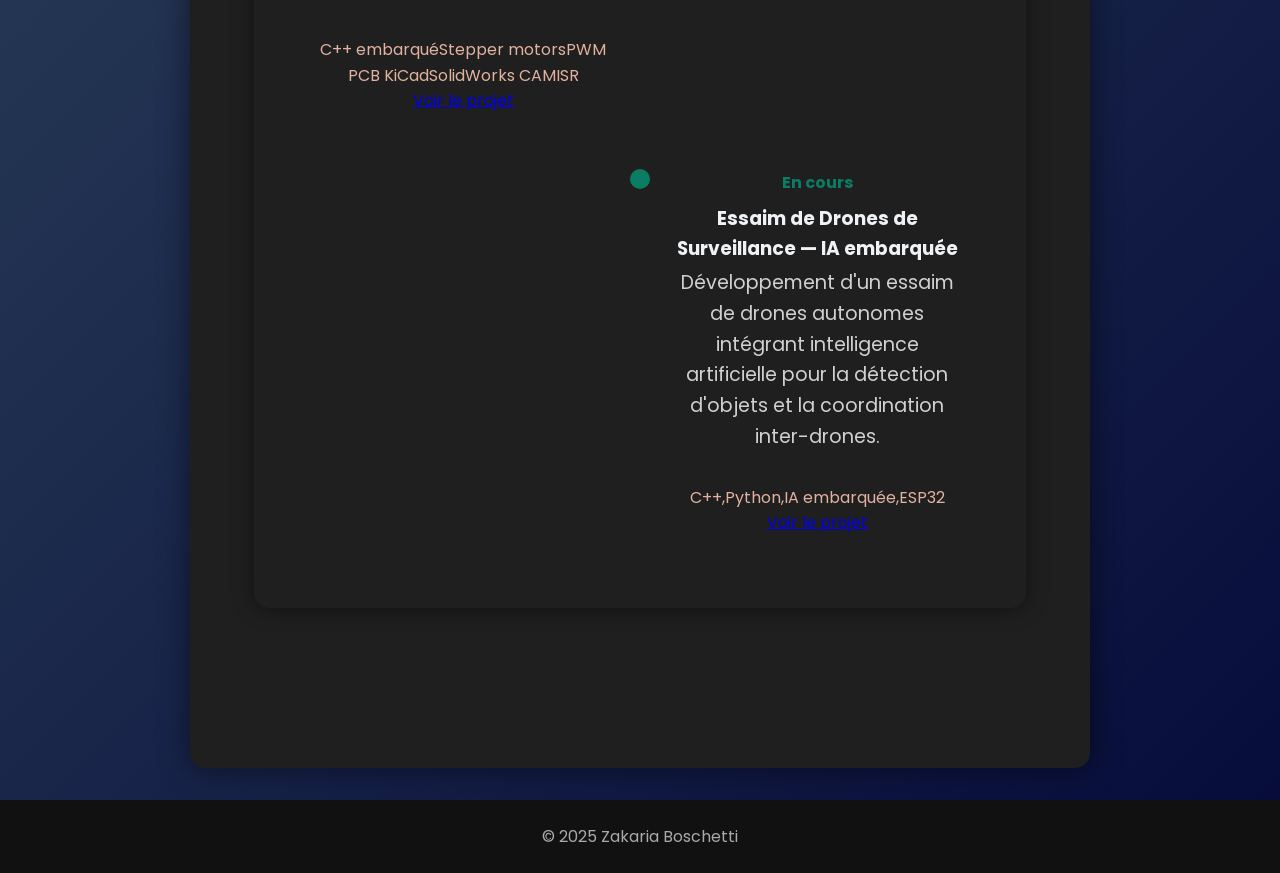
==== commit 1ce599fd: "Update index.html" ====
--- a/index.html
+++ b/index.html
@@ -40,18 +40,25 @@
       Je conçois et programme des systèmes embarqués de A à Z : 
       du schéma électronique au firmware C++/VHDL, du PCB au test de précision sur banc.
     </p>
-    <div class="btn-group">
-      <a href="Cv_Zakaria_Boschetti_.pdf" class="btn-cv" target="_blank">
-        <i class="fa-solid fa-file-pdf"></i> Mon CV
-      </a>
-      <a href="projets.html" class="btn-projets">
-        <i class="fa-solid fa-rocket"></i> Mes projets
-      </a>
-      <a href="https://github.com/" class="btn-github" target="_blank">
-        <i class="fa-solid fa-github"></i> Mon GitHub
-      </a>
-    </div>
-  </section>
+      <div class="btn-group">
+      
+        <a href="Cv_Zakaria_Boschetti_.pdf" class="btn-icon" target="_blank" title="Mon CV">
+          <i class="fa-solid fa-file-pdf"></i>
+        </a>
+      
+        <a href="projets.html" class="btn-icon" title="Mes projets">
+          <i class="fa-solid fa-rocket"></i>
+        </a>
+      
+        <a href="https://github.com/" class="btn-icon" target="_blank" title="Mon GitHub">
+          <i class="fa-brands fa-github"></i>
+        </a>
+      
+        <a href="https://instagram.com/TON_USERNAME" class="btn-icon" target="_blank" title="Mon Instagram">
+          <i class="fa-brands fa-instagram"></i>
+        </a>
+      
+      </div>
 
   <!-- ===== COMPÉTENCES ===== -->
   <section class="competences">
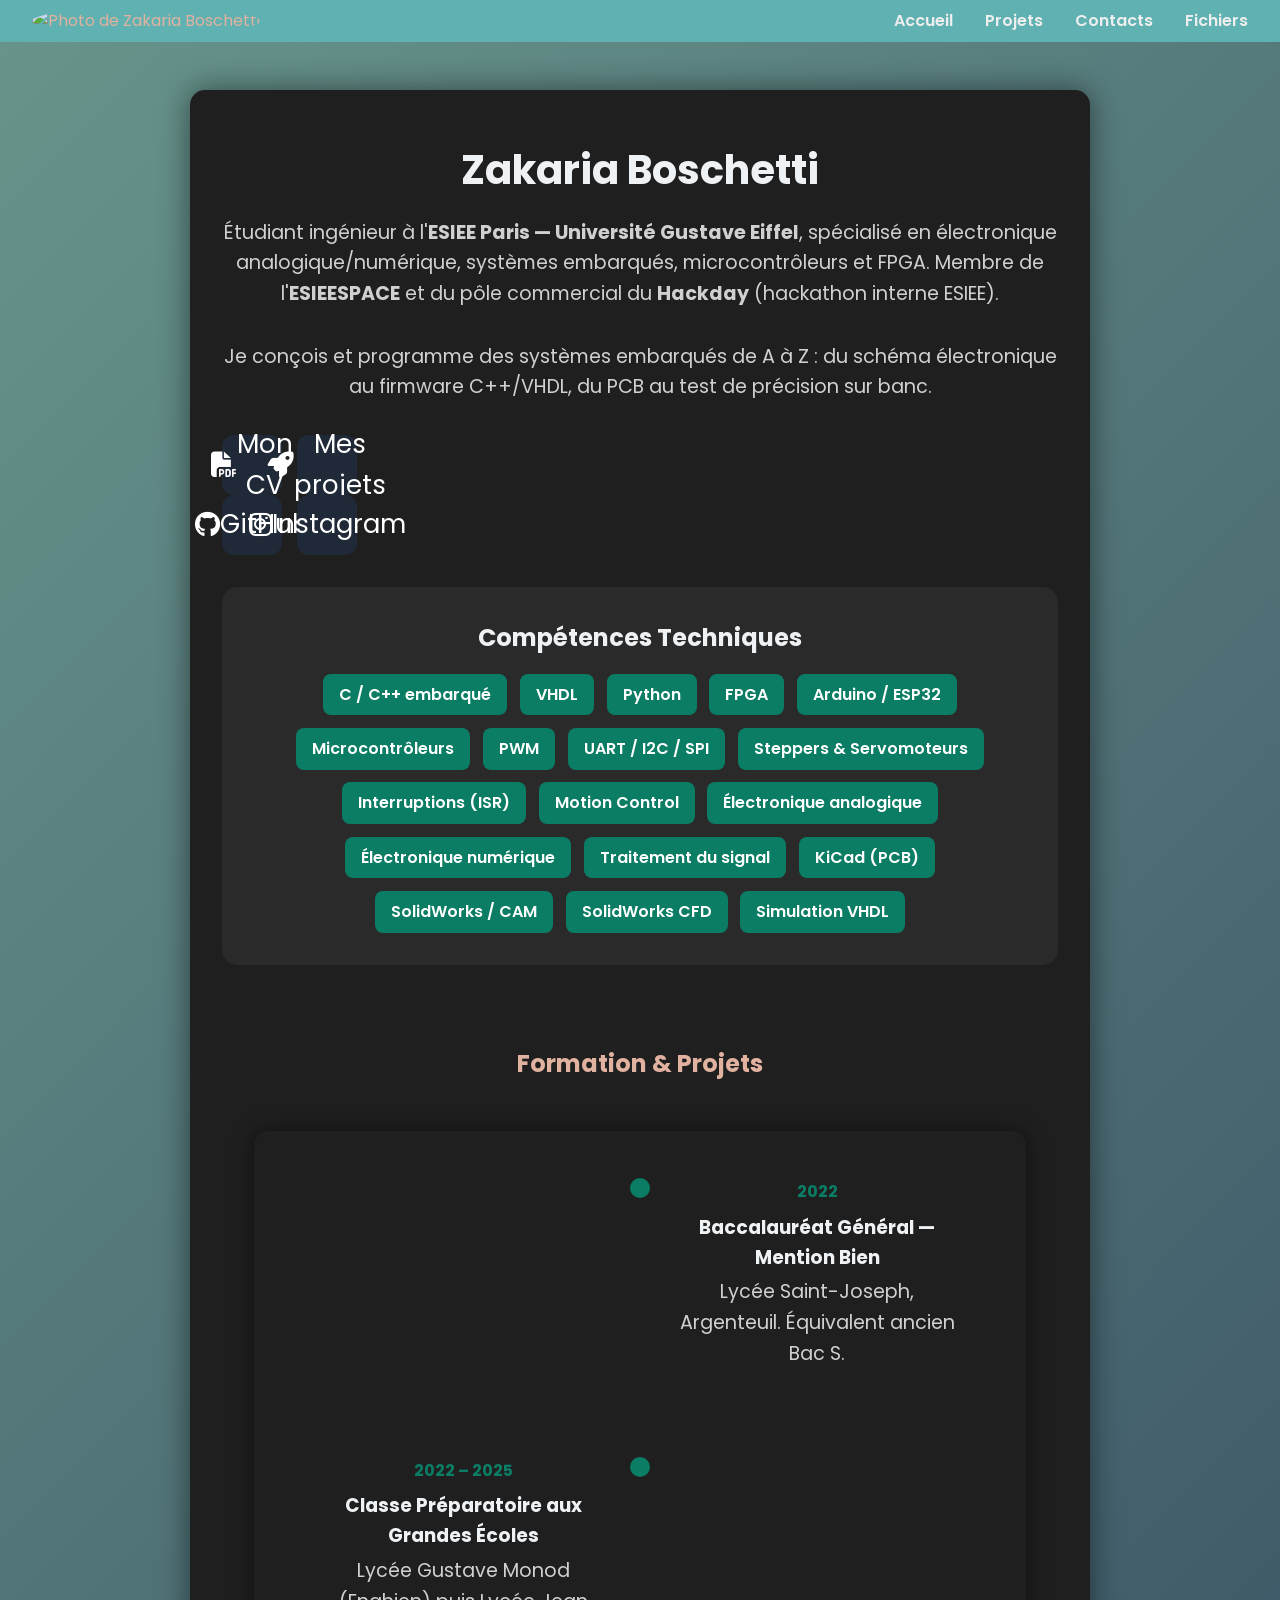
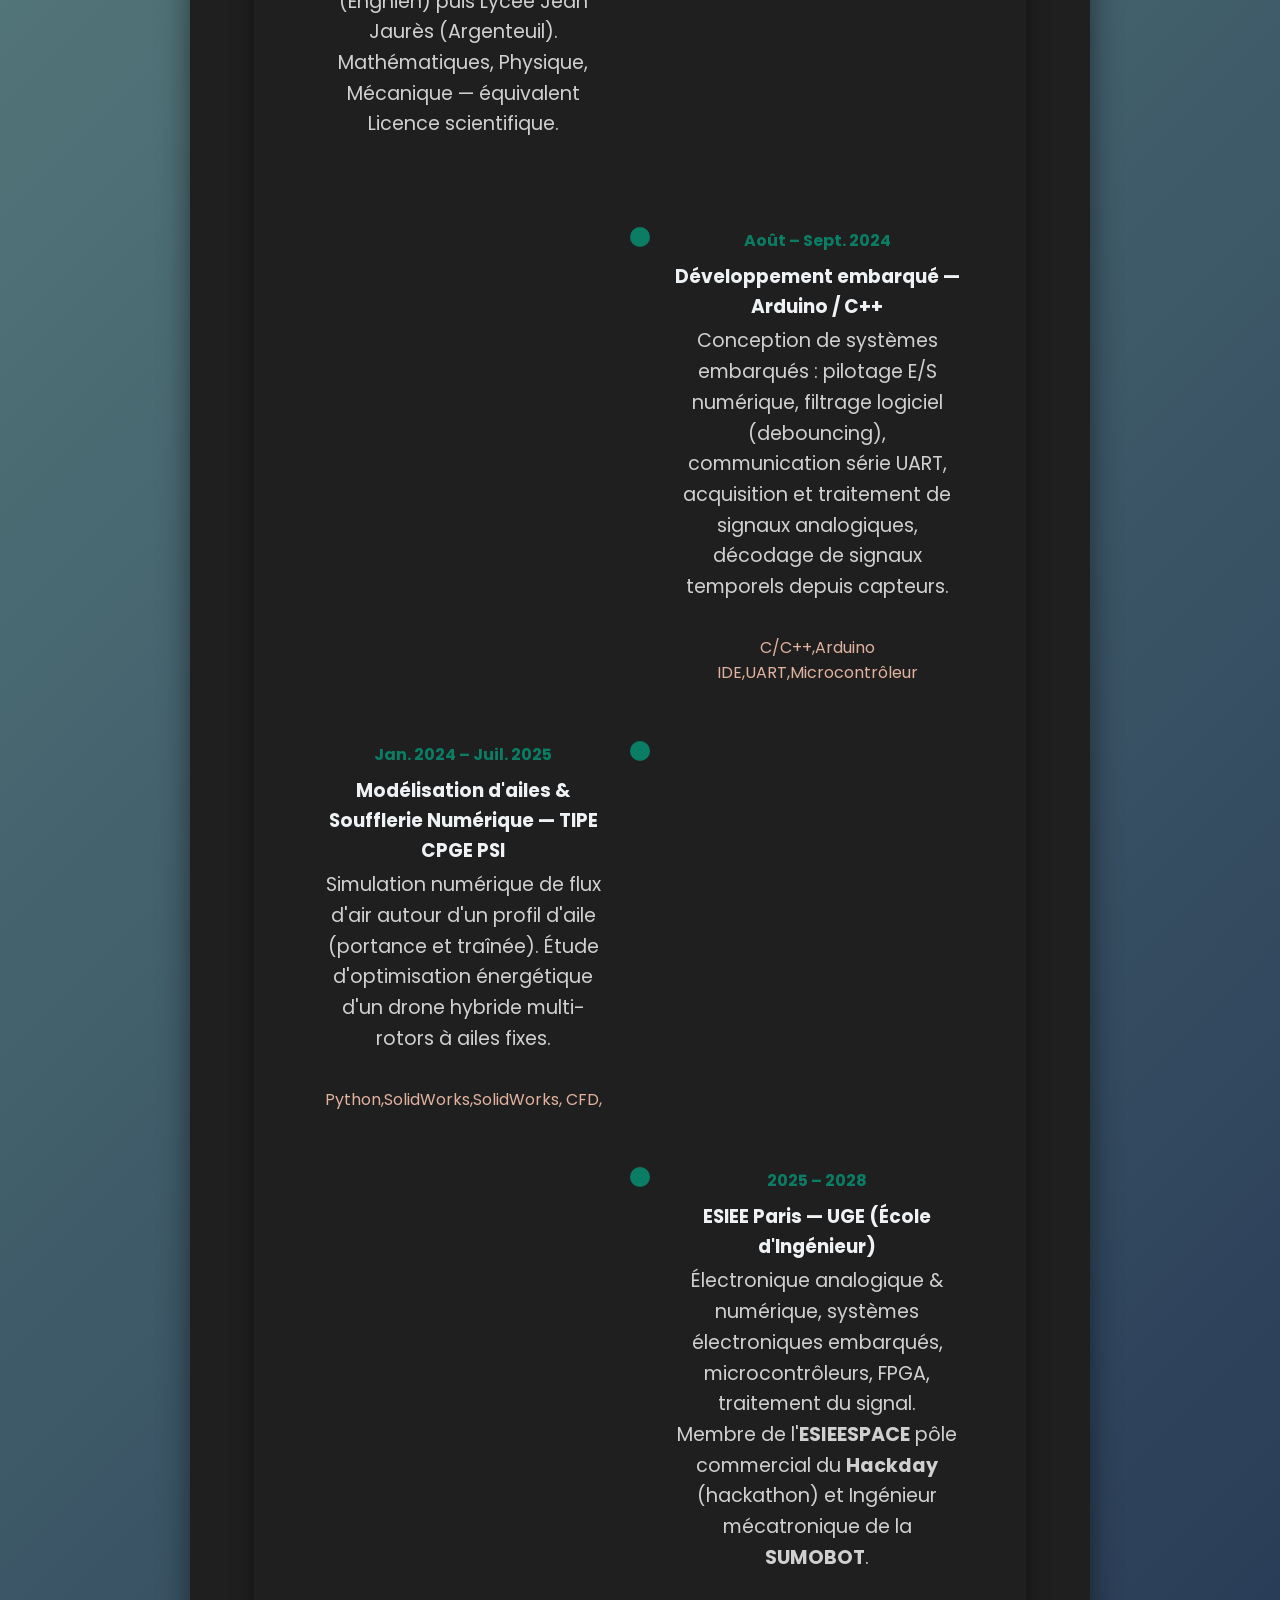
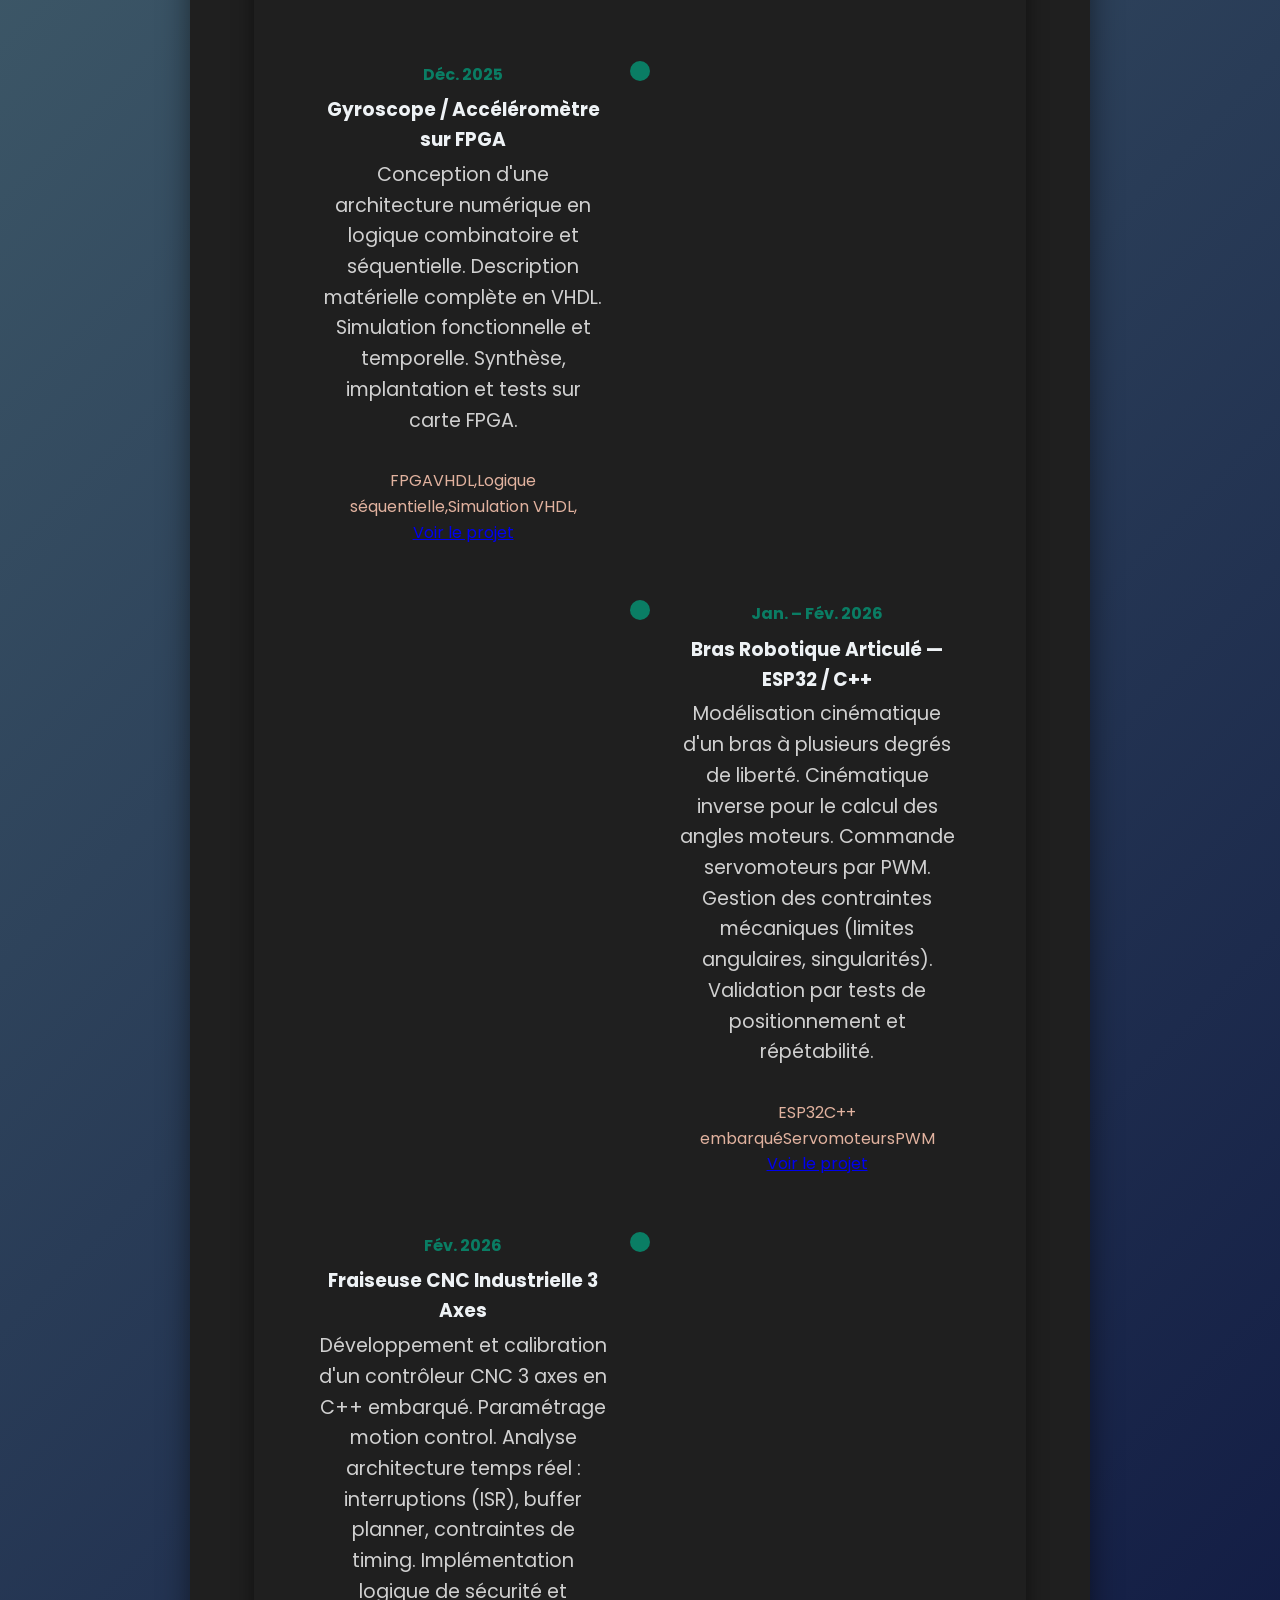
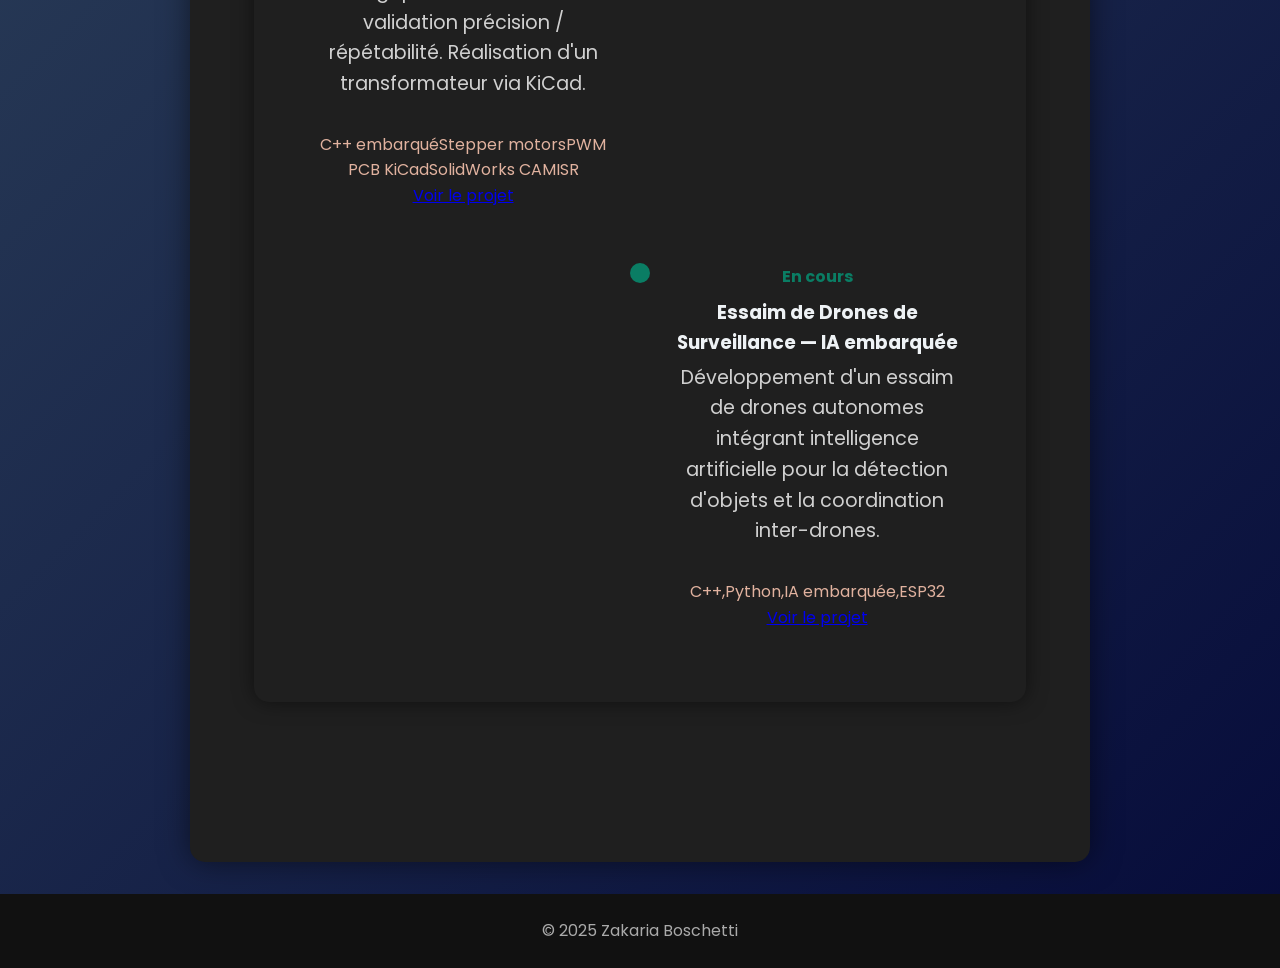
==== commit 6b491667: "Update index.html" ====
--- a/index.html
+++ b/index.html
@@ -12,7 +12,7 @@
 
 <header class="site-header">
   <div class="logo-container">
-    <img src="https://media.newyorker.com/photos/5a95a5b13d9089123c9fdb7e/1:1/w_3289,h_3289,c_limit/Petrusich-Dont-Mess-with-the-Birds.jpg" class="profile-pic" alt="Photo de Zakaria Boschetti">
+    <img src="https://avatars.githubusercontent.com/u/157927243?v=4" class="profile-pic" alt="Photo de Zakaria Boschetti">
   </div>
   <nav class="navbar">
     <ul>
@@ -40,25 +40,33 @@
       Je conçois et programme des systèmes embarqués de A à Z : 
       du schéma électronique au firmware C++/VHDL, du PCB au test de précision sur banc.
     </p>
-      <div class="btn-group">
-      
-        <a href="Cv_Zakaria_Boschetti_.pdf" class="btn-icon" target="_blank" title="Mon CV">
-          <i class="fa-solid fa-file-pdf"></i>
-        </a>
-      
-        <a href="projets.html" class="btn-icon" title="Mes projets">
-          <i class="fa-solid fa-rocket"></i>
-        </a>
-      
-        <a href="https://github.com/" class="btn-icon" target="_blank" title="Mon GitHub">
-          <i class="fa-brands fa-github"></i>
-        </a>
-      
-        <a href="https://instagram.com/TON_USERNAME" class="btn-icon" target="_blank" title="Mon Instagram">
-          <i class="fa-brands fa-instagram"></i>
-        </a>
-      
-      </div>
+    <div class="btn-group">
+    
+      <a href="Cv_Zakaria_Boschetti_.pdf" class="btn-icon" target="_blank" title="Mon CV">
+        <i class="fa-solid fa-file-pdf"></i>
+        <span>Mon CV</span>
+      </a>
+    
+      <a href="projets.html" class="btn-icon" title="Mes projets">
+        <i class="fa-solid fa-rocket"></i>
+        <span>Mes projets</span>
+      </a>
+    
+    </div>
+    
+    <div class="btn-group">
+    
+      <a href="https://github.com/" class="btn-icon" target="_blank" title="GitHub">
+        <i class="fa-brands fa-github"></i>
+        <span>GitHub</span>
+      </a>
+    
+      <a href="https://instagram.com/TON_USERNAME" class="btn-icon" target="_blank" title="Instagram">
+        <i class="fa-brands fa-instagram"></i>
+        <span>Instagram</span>
+      </a>
+
+</div>
 
   <!-- ===== COMPÉTENCES ===== -->
   <section class="competences">
--- a/style.css
+++ b/style.css
@@ -511,8 +511,46 @@
 }
 
 
-
-
+.btn-group {
+  display: flex;
+  gap: 15px;
+  align-items: center;
+}
+
+/* suppression du style lien (violet / bleu / visité) */
+.btn-icon,
+.btn-icon:visited,
+.btn-icon:link,
+.btn-icon:active {
+  text-decoration: none;
+  color: white;
+}
+
+/* bouton icône */
+.btn-icon {
+  width: 60px;        /* agrandi */
+  height: 60px;       /* agrandi */
+  display: flex;
+  justify-content: center;
+  align-items: center;
+
+  border-radius: 12px;
+  background: #1f2937;
+
+  font-size: 26px;    /* ICÔNE PLUS GROSSE */
+  transition: 0.2s;
+}
+
+/* hover propre */
+.btn-icon:hover {
+  transform: translateY(-3px);
+  background: #374151;
+}
+
+/* sécurité anti style navigateur */
+.btn-icon i {
+  pointer-events: none;
+}
 
 
 
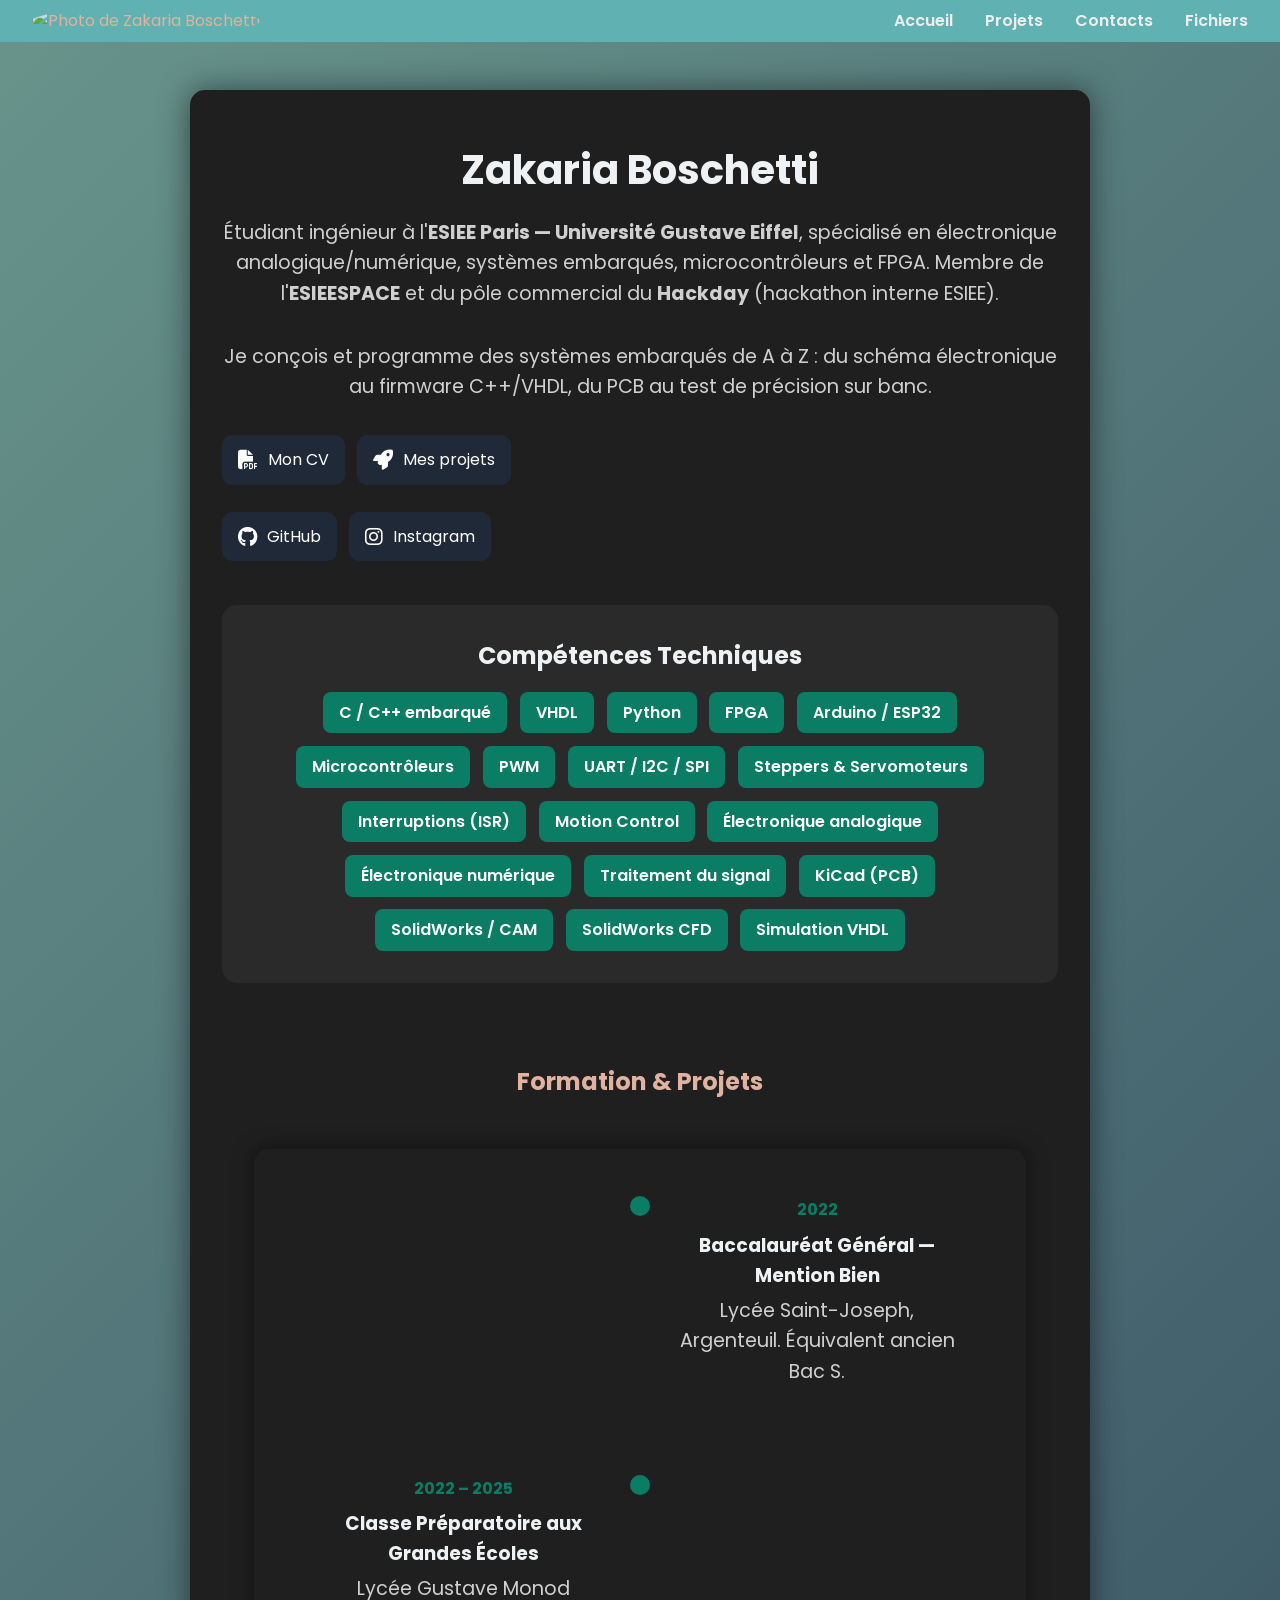
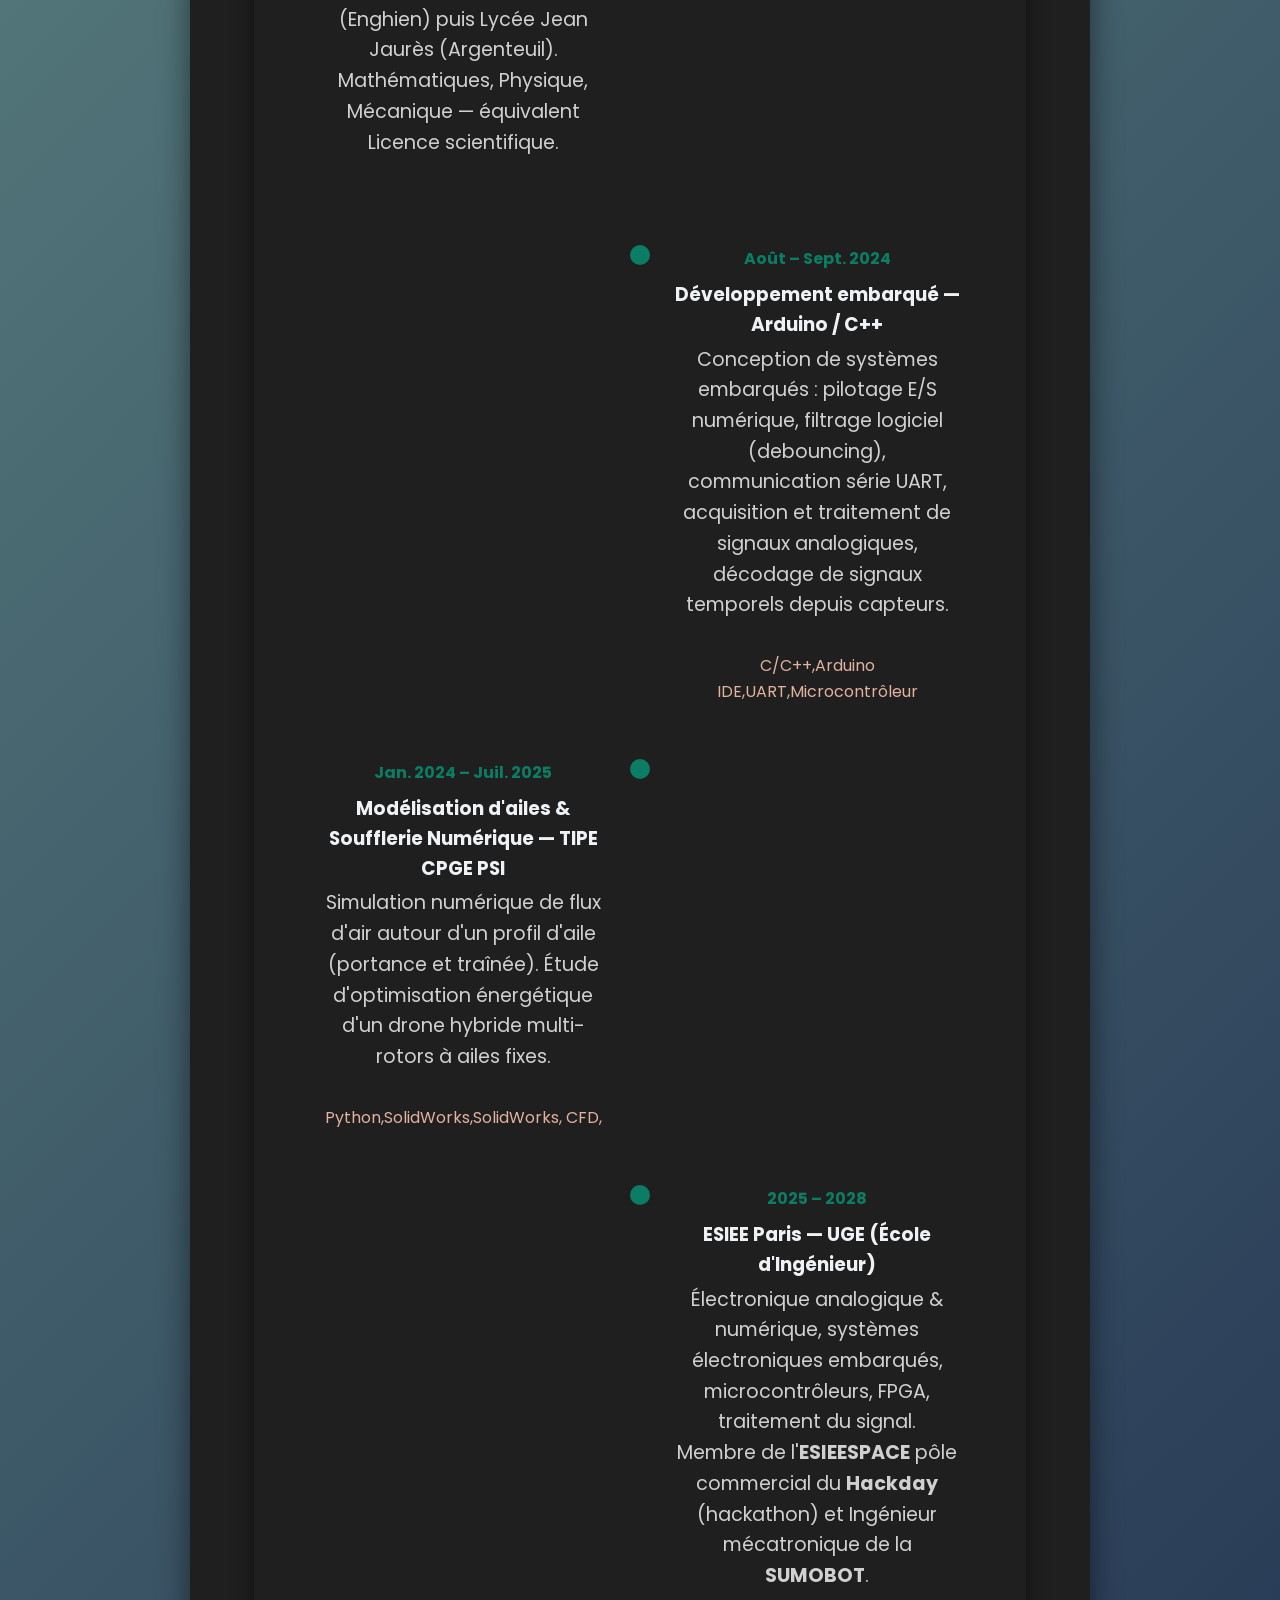
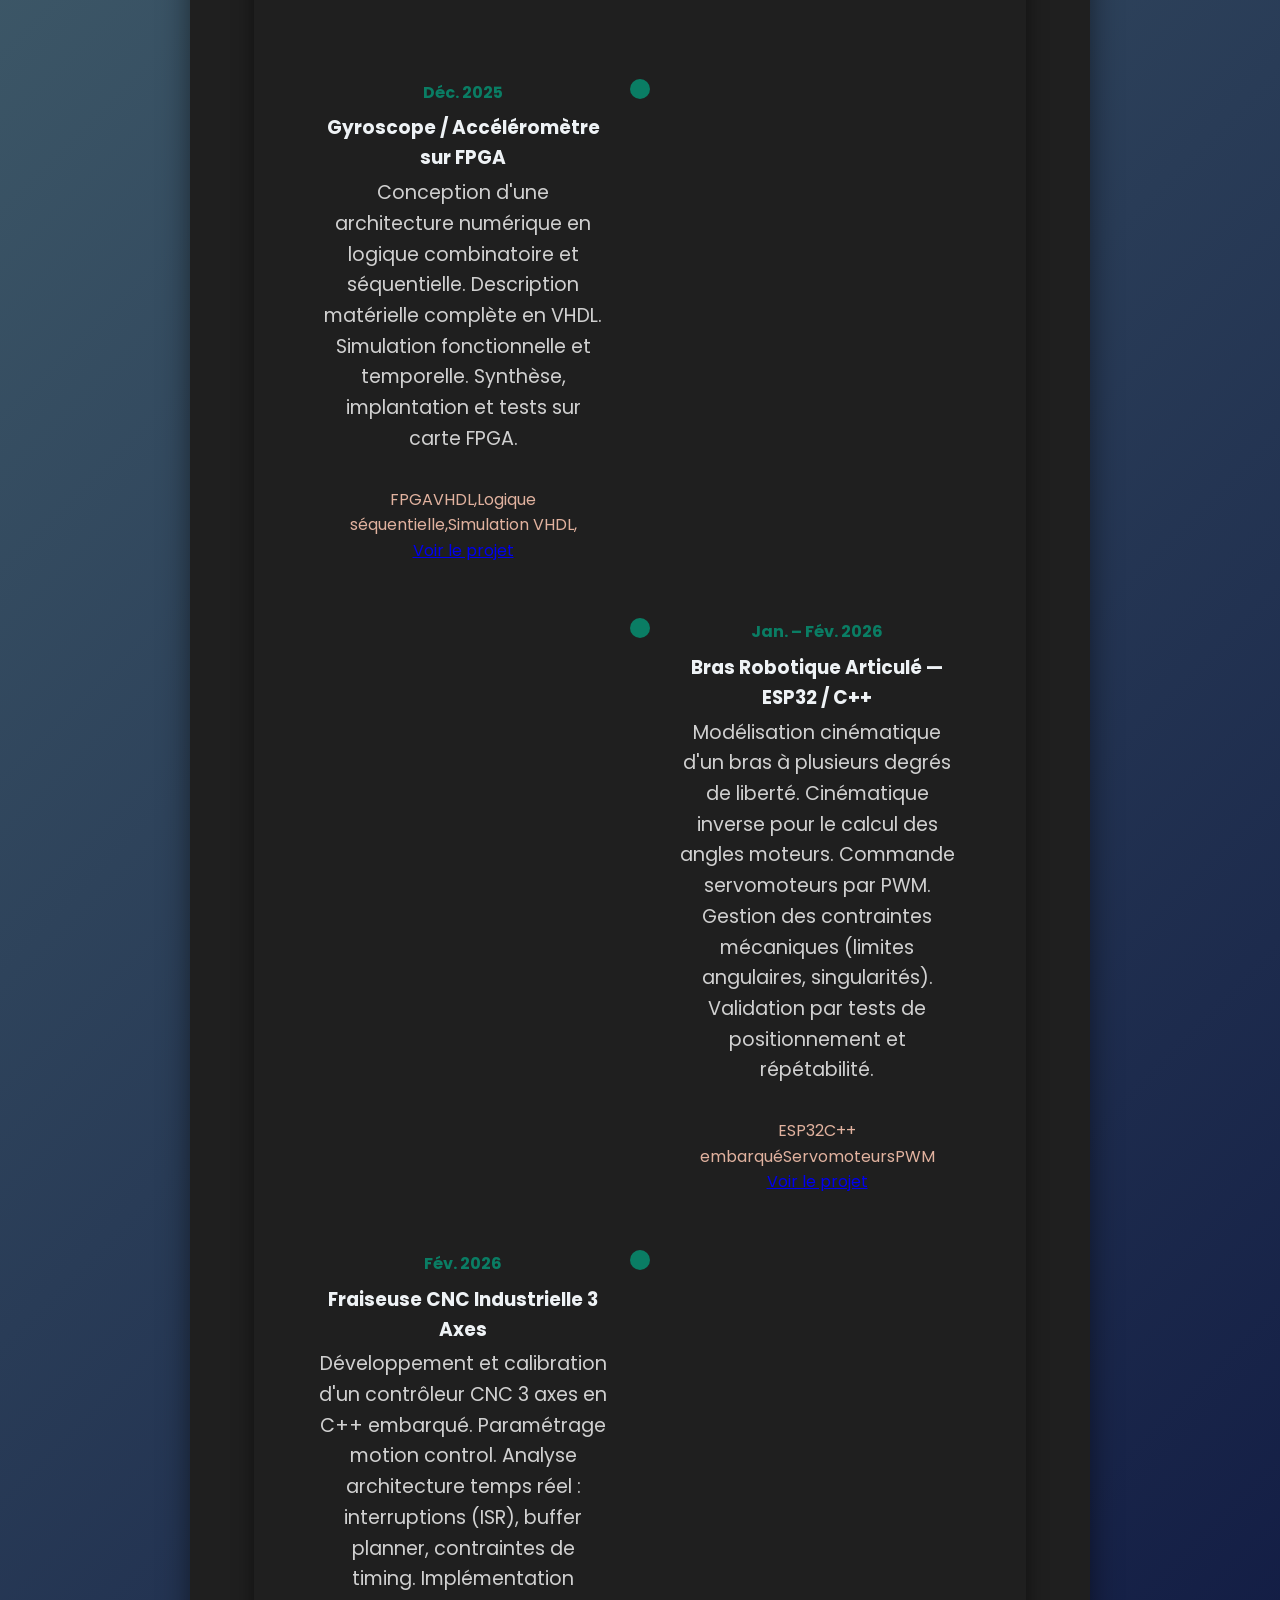
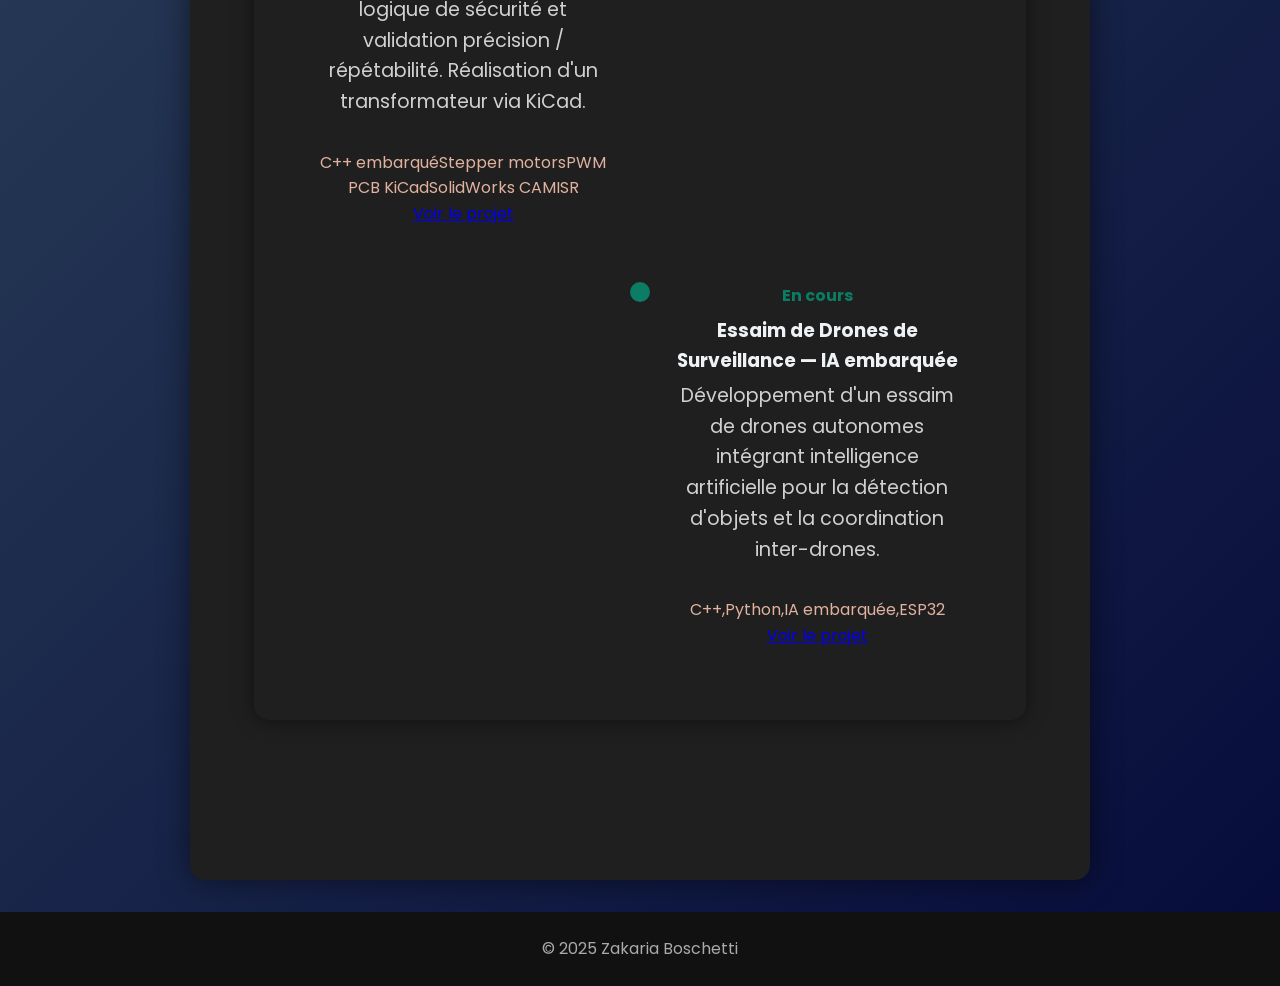
==== commit e8a57b29: "Update index.html" ====
--- a/index.html
+++ b/index.html
@@ -40,31 +40,33 @@
       Je conçois et programme des systèmes embarqués de A à Z : 
       du schéma électronique au firmware C++/VHDL, du PCB au test de précision sur banc.
     </p>
-    <div class="btn-group">
-    
-      <a href="Cv_Zakaria_Boschetti_.pdf" class="btn-icon" target="_blank" title="Mon CV">
-        <i class="fa-solid fa-file-pdf"></i>
-        <span>Mon CV</span>
-      </a>
-    
-      <a href="projets.html" class="btn-icon" title="Mes projets">
-        <i class="fa-solid fa-rocket"></i>
-        <span>Mes projets</span>
-      </a>
-    
-    </div>
-    
-    <div class="btn-group">
-    
-      <a href="https://github.com/" class="btn-icon" target="_blank" title="GitHub">
-        <i class="fa-brands fa-github"></i>
-        <span>GitHub</span>
-      </a>
-    
-      <a href="https://instagram.com/TON_USERNAME" class="btn-icon" target="_blank" title="Instagram">
-        <i class="fa-brands fa-instagram"></i>
-        <span>Instagram</span>
-      </a>
+<div class="btn-container">
+
+  <div class="btn-group">
+    <a href="Cv_Zakaria_Boschetti_.pdf" class="btn-icon" target="_blank">
+      <i class="fa-solid fa-file-pdf"></i>
+      <span>Mon CV</span>
+    </a>
+
+    <a href="projets.html" class="btn-icon">
+      <i class="fa-solid fa-rocket"></i>
+      <span>Mes projets</span>
+    </a>
+  </div>
+
+  <div class="btn-group">
+    <a href="https://github.com/" class="btn-icon" target="_blank">
+      <i class="fa-brands fa-github"></i>
+      <span>GitHub</span>
+    </a>
+
+    <a href="https://instagram.com/TON_USERNAME" class="btn-icon" target="_blank">
+      <i class="fa-brands fa-instagram"></i>
+      <span>Instagram</span>
+    </a>
+  </div>
+
+
 
 </div>
 
--- a/style.css
+++ b/style.css
@@ -513,11 +513,11 @@
 
 .btn-group {
   display: flex;
-  gap: 15px;
-  align-items: center;
-}
-
-/* suppression du style lien (violet / bleu / visité) */
+  gap: 12px;
+  margin-bottom: 12px;
+}
+
+/* reset liens (anti violet / bleu navigateur) */
 .btn-icon,
 .btn-icon:visited,
 .btn-icon:link,
@@ -525,32 +525,53 @@
   text-decoration: none;
   color: white;
 }
-
-/* bouton icône */
+.btn-container {
+  display: flex;
+  flex-direction: column;
+  gap: 15px;
+}
+
+/* chaque ligne */
+.btn-group {
+  display: flex;
+  flex-wrap: wrap;   /* évite superposition */
+  gap: 12px;
+}
+
+/* lien reset */
+.btn-icon,
+.btn-icon:visited,
+.btn-icon:link,
+.btn-icon:active {
+  text-decoration: none;
+  color: white;
+}
+
+/* bouton */
 .btn-icon {
-  width: 60px;        /* agrandi */
-  height: 60px;       /* agrandi */
-  display: flex;
-  justify-content: center;
+  display: flex;
   align-items: center;
-
-  border-radius: 12px;
+  gap: 10px;
+
+  padding: 12px 16px;
   background: #1f2937;
-
-  font-size: 26px;    /* ICÔNE PLUS GROSSE */
+  border-radius: 10px;
+
+  font-size: 16px;
+  white-space: nowrap; /* empêche le texte de casser bizarrement */
+
   transition: 0.2s;
 }
 
-/* hover propre */
+.btn-icon i {
+  font-size: 20px;
+}
+
 .btn-icon:hover {
-  transform: translateY(-3px);
+  transform: translateY(-2px);
   background: #374151;
 }
 
-/* sécurité anti style navigateur */
-.btn-icon i {
-  pointer-events: none;
-}
 
 
 
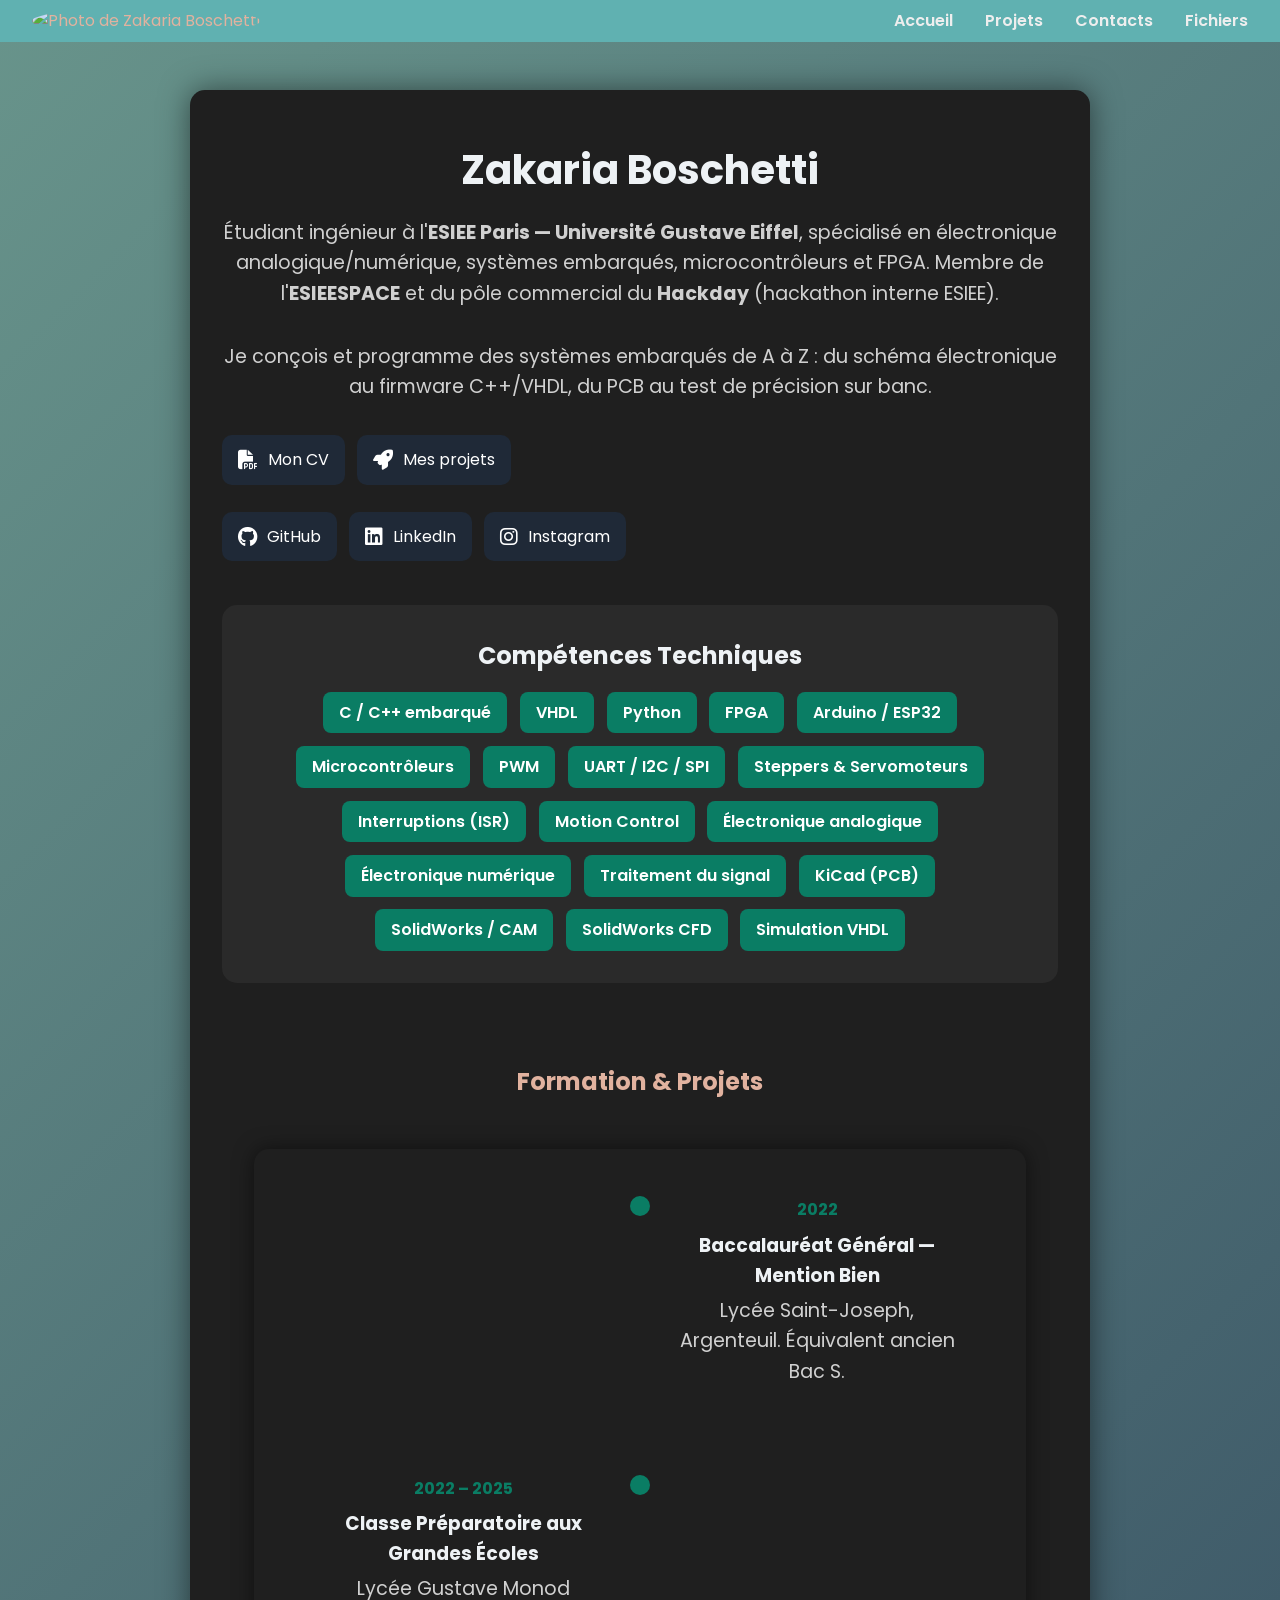
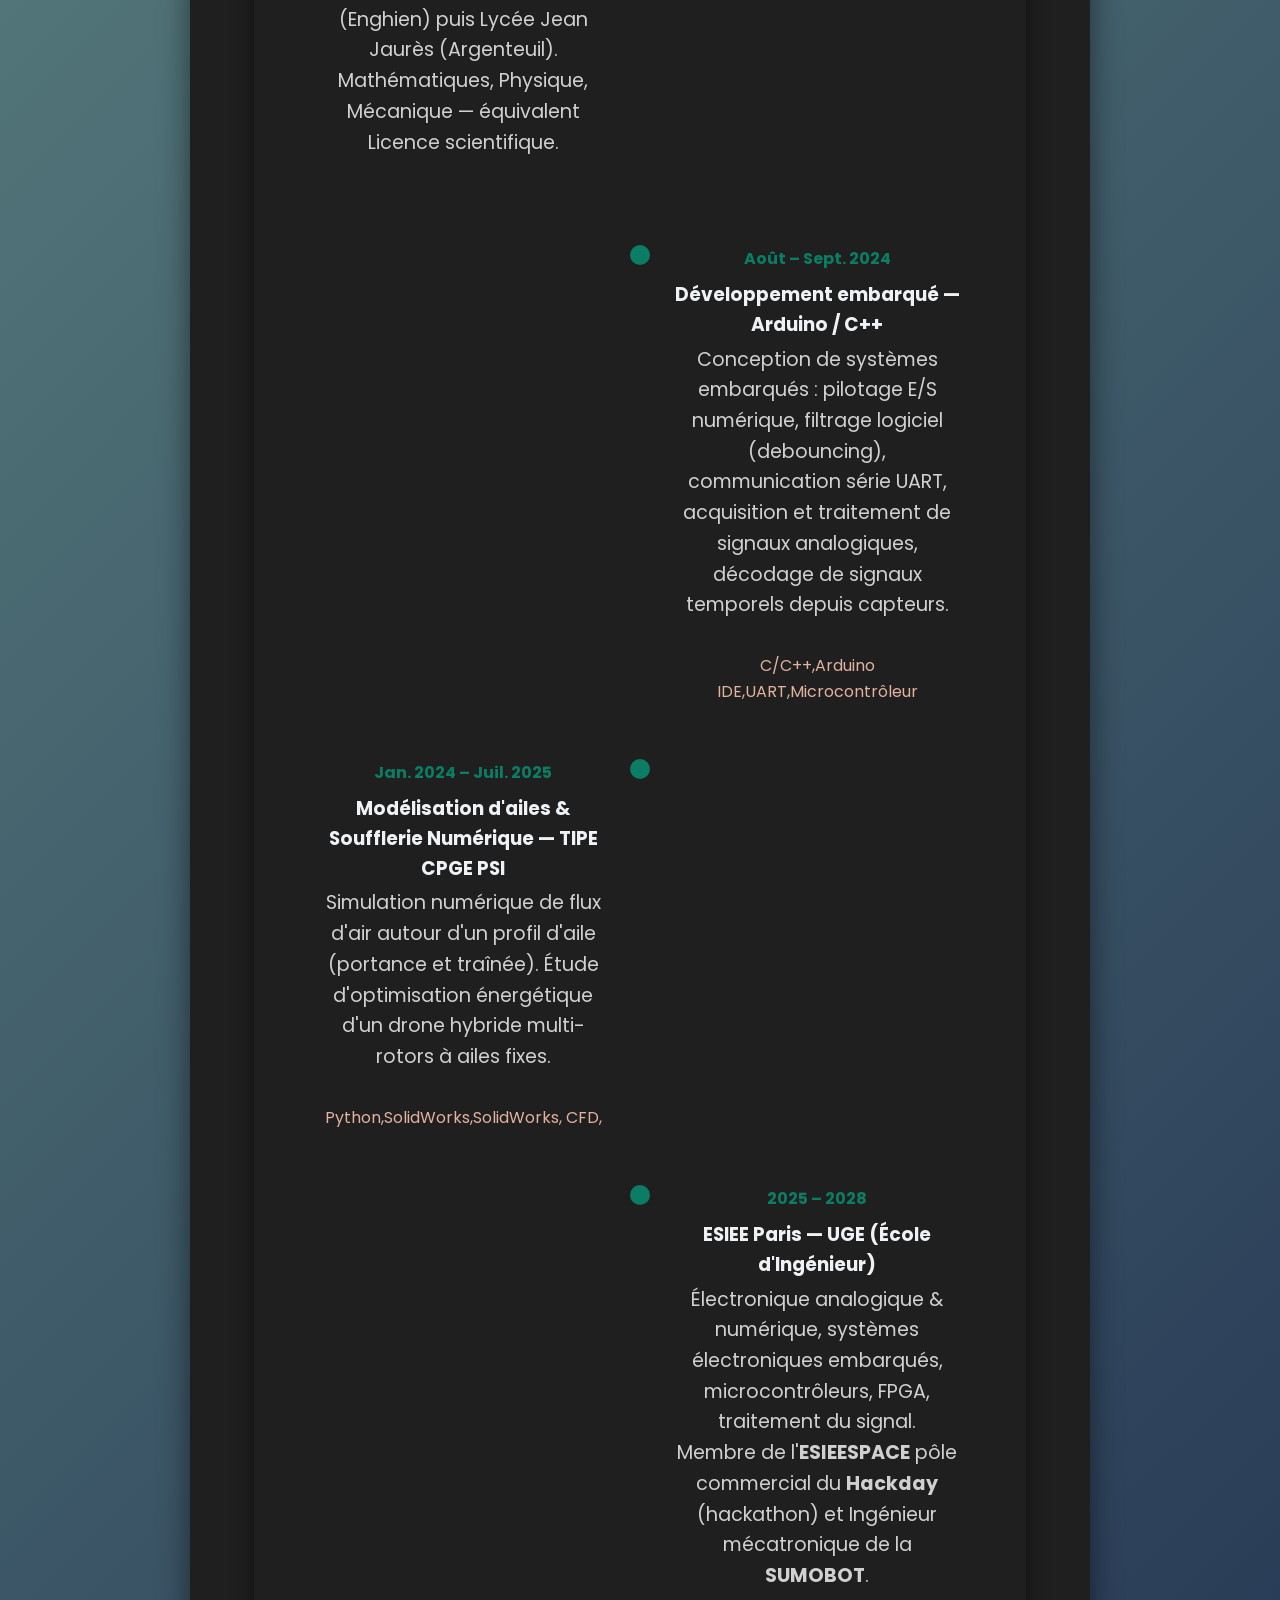
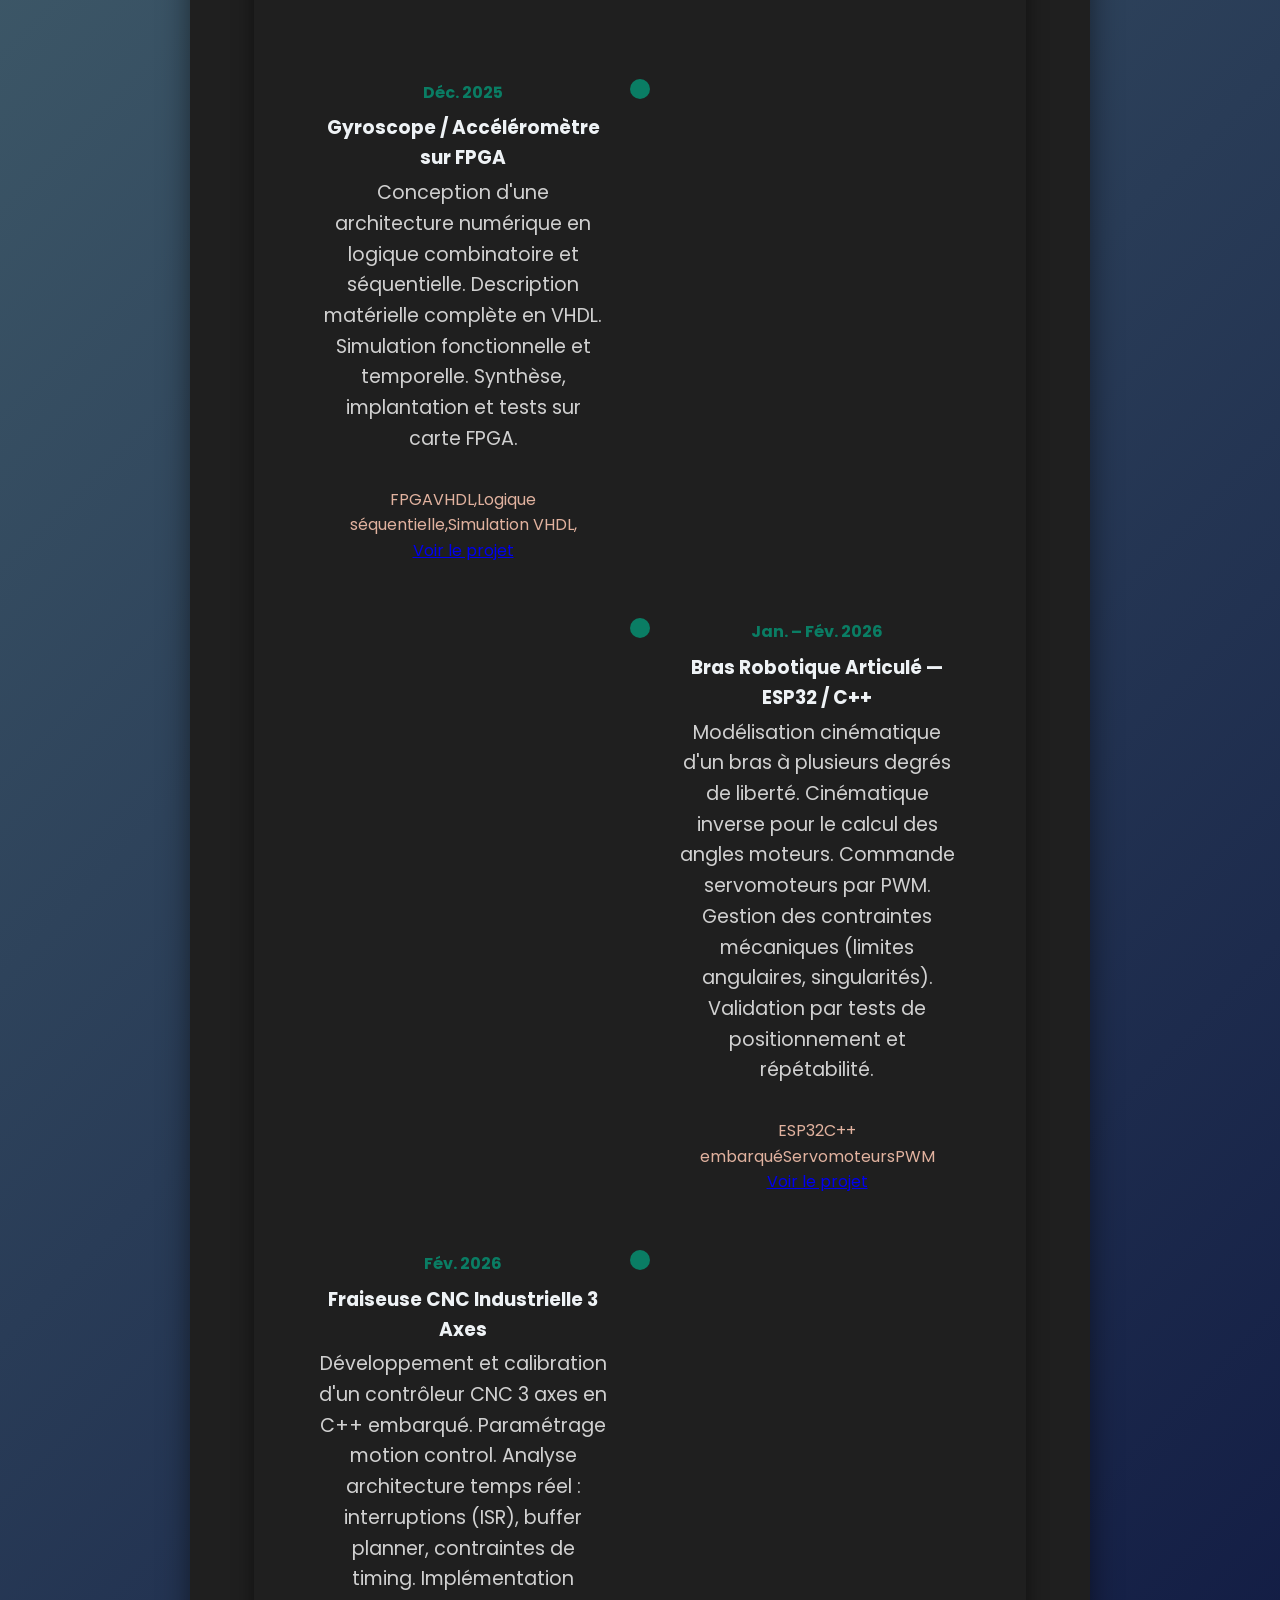
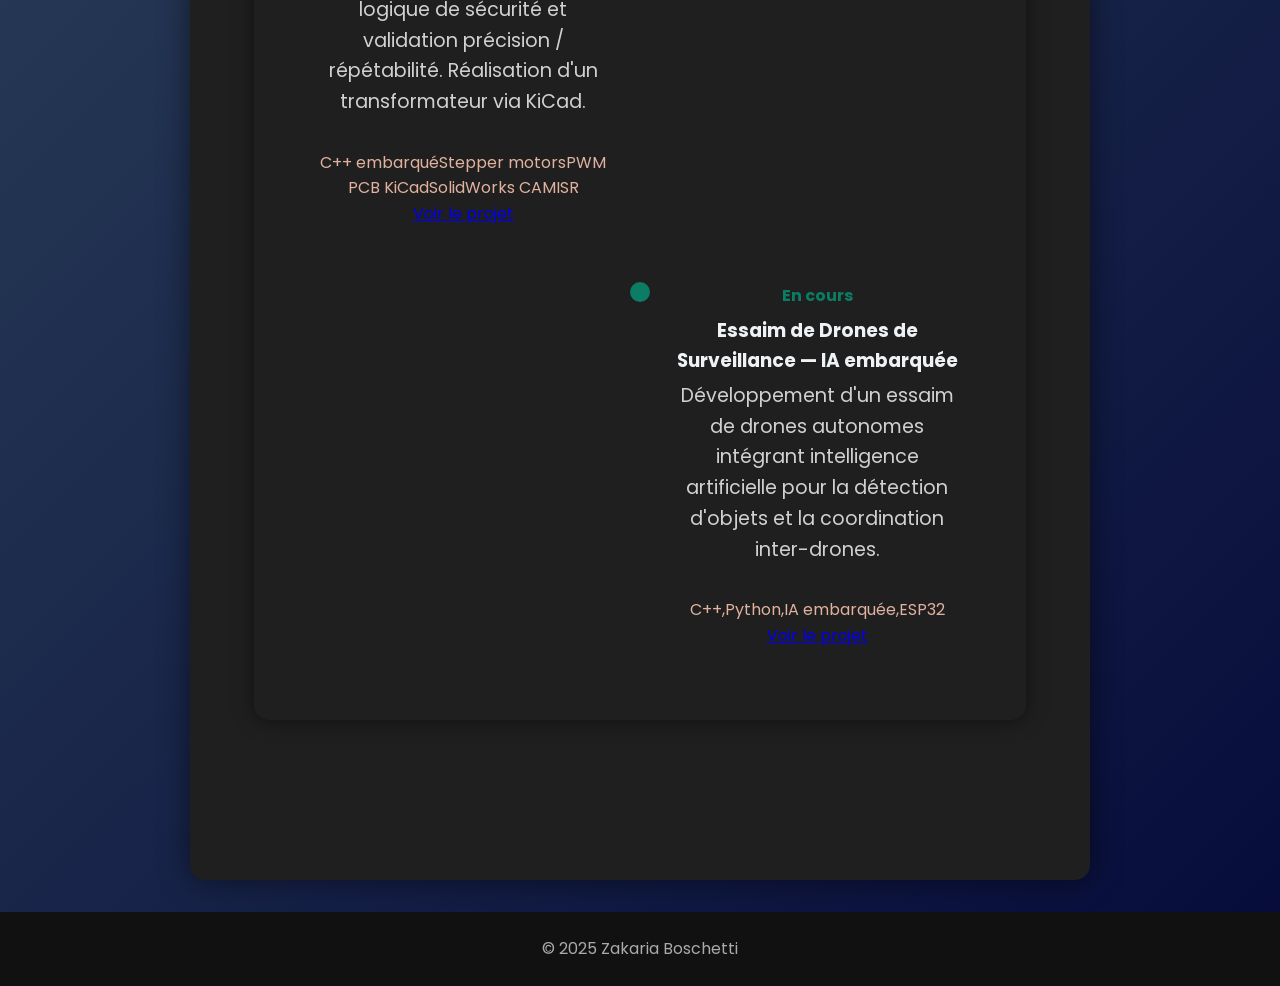
==== commit db12b1e0: "Update index.html" ====
--- a/index.html
+++ b/index.html
@@ -43,7 +43,7 @@
 <div class="btn-container">
 
   <div class="btn-group">
-    <a href="Cv_Zakaria_Boschetti_.pdf" class="btn-icon" target="_blank">
+    <a href="cv%20EMBEDDED%20SYSTZakaria%20Boschetti.pdf" class="btn-icon" target="_blank">
       <i class="fa-solid fa-file-pdf"></i>
       <span>Mon CV</span>
     </a>
@@ -55,12 +55,18 @@
   </div>
 
   <div class="btn-group">
-    <a href="https://github.com/" class="btn-icon" target="_blank">
+    <a href="https://github.com/DrPepito" class="btn-icon" target="_blank">
       <i class="fa-brands fa-github"></i>
       <span>GitHub</span>
     </a>
 
-    <a href="https://instagram.com/TON_USERNAME" class="btn-icon" target="_blank">
+    <a href="https://www.linkedin.com/in/zakaria-boschetti-embeddedengenieer" class="btn-icon" target="_blank">
+      <i class="fa-brands fa-linkedin"></i>
+      <span>LinkedIn</span>
+    </a>
+
+    
+    <a href="https://www.instagram.com/zak_shot_/" class="btn-icon" target="_blank">
       <i class="fa-brands fa-instagram"></i>
       <span>Instagram</span>
     </a>
